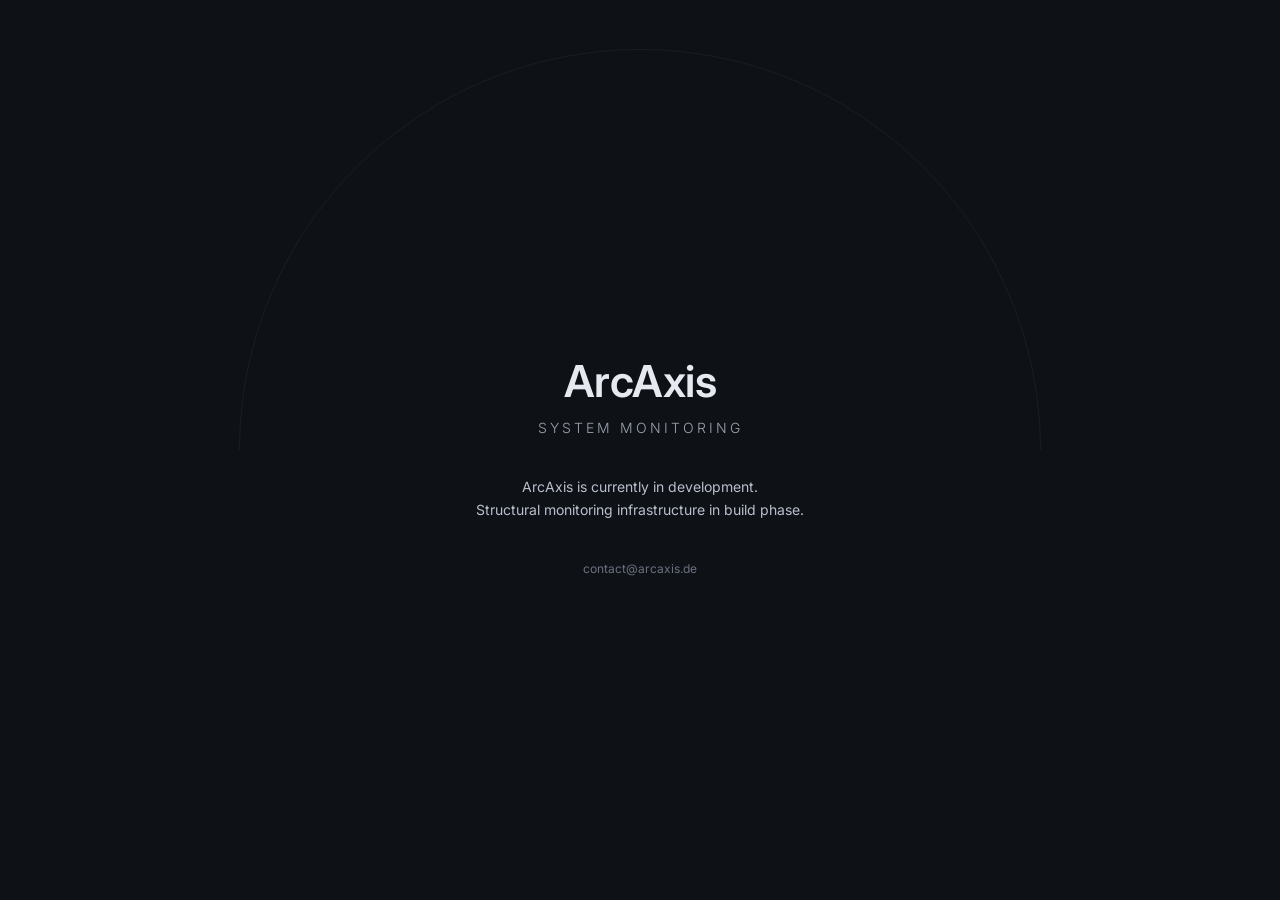
==== index.html @ 73c2d428 "Create index.html" ====
<!DOCTYPE html>
<html lang="en">
<head>
<meta charset="UTF-8">
<meta name="viewport" content="width=device-width, initial-scale=1.0">
<title>ArcAxis – System Monitoring</title>

<link href="https://fonts.googleapis.com/css2?family=Inter:wght@300;400;600&display=swap" rel="stylesheet">

<style>
  body {
    margin: 0;
    background: #0E1116;
    color: #E6EAF0;
    font-family: 'Inter', sans-serif;
    display: flex;
    align-items: center;
    justify-content: center;
    height: 100vh;
    text-align: center;
    overflow: hidden;
  }

  .arc {
    position: absolute;
    width: 800px;
    height: 800px;
    border: 1px solid rgba(255,255,255,0.05);
    border-radius: 50%;
    top: 50%;
    left: 50%;
    transform: translate(-50%, -50%);
    clip-path: inset(0 0 50% 0);
  }

  .container {
    position: relative;
    z-index: 2;
    max-width: 600px;
  }

  h1 {
    font-size: 44px;
    font-weight: 600;
    margin-bottom: 8px;
    letter-spacing: -0.5px;
  }

  h2 {
    font-size: 14px;
    font-weight: 300;
    letter-spacing: 3px;
    text-transform: uppercase;
    color: #9CA3AF;
    margin-bottom: 40px;
  }

  p {
    font-size: 14px;
    color: #B8C0CC;
    line-height: 1.6;
    margin-bottom: 40px;
  }

  .contact {
    font-size: 12px;
    color: #6B7280;
  }
</style>
</head>

<body>

<div class="arc"></div>

<div class="container">
  <h1>ArcAxis</h1>
  <h2>System Monitoring</h2>
  <p>
    ArcAxis is currently in development.<br>
    Structural monitoring infrastructure in build phase.
  </p>
  <div class="contact">
    contact@arcaxis.de
  </div>
</div>

</body>
</html>
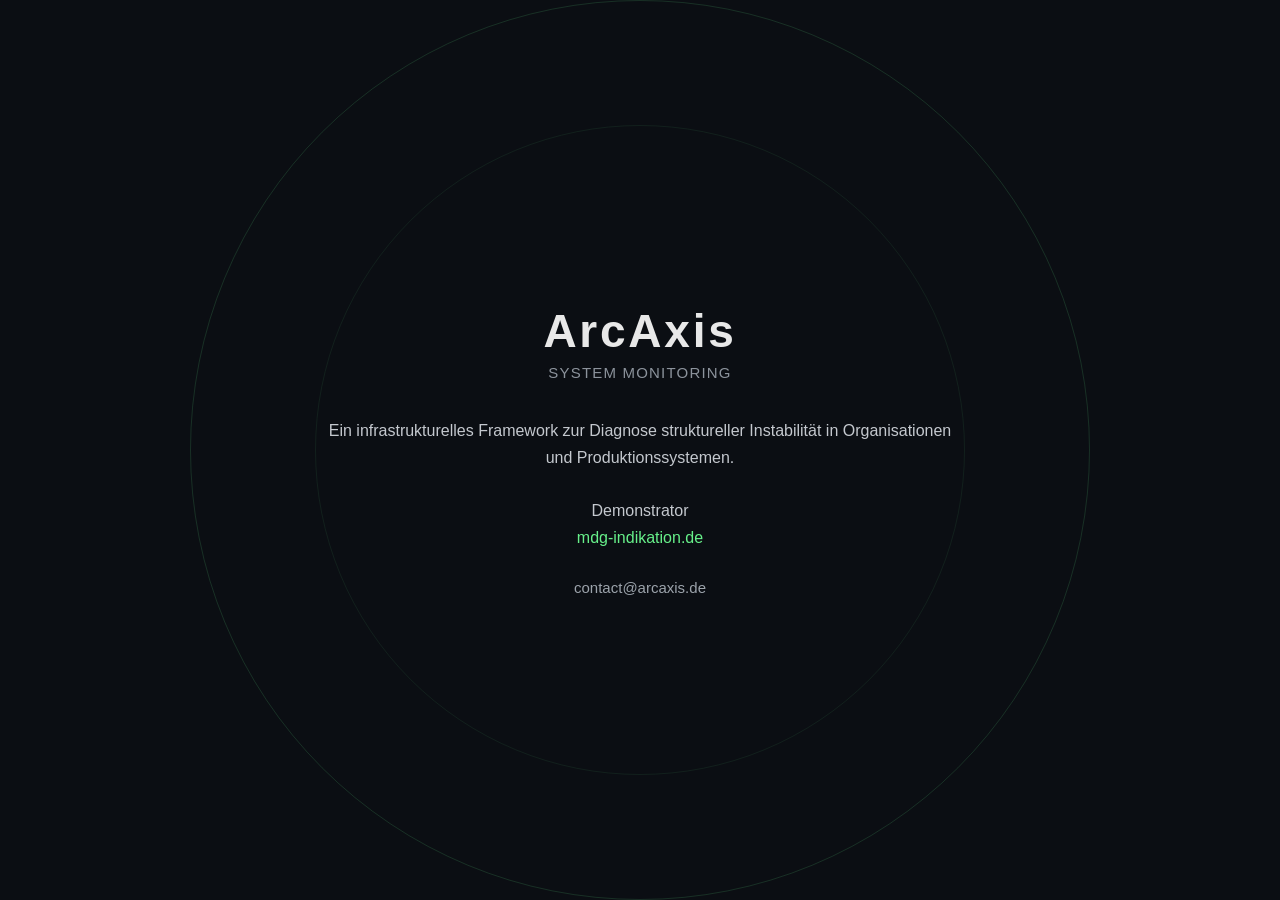
==== commit 5604ef51: "Update index.html" ====
--- a/index.html
+++ b/index.html
@@ -1,88 +1,143 @@
-<!DOCTYPE html>
-<html lang="en">
+<!doctype html>
+<html lang="de">
 <head>
-<meta charset="UTF-8">
-<meta name="viewport" content="width=device-width, initial-scale=1.0">
-<title>ArcAxis – System Monitoring</title>
 
-<link href="https://fonts.googleapis.com/css2?family=Inter:wght@300;400;600&display=swap" rel="stylesheet">
+<meta charset="utf-8">
+<meta name="viewport" content="width=device-width, initial-scale=1">
+
+<title>ArcAxis — System Monitoring</title>
+
+<meta name="description" content="ArcAxis entwickelt infrastrukturelle Systeme zur Diagnose struktureller Instabilität in Organisationen und Produktionssystemen.">
 
 <style>
-  body {
-    margin: 0;
-    background: #0E1116;
-    color: #E6EAF0;
-    font-family: 'Inter', sans-serif;
-    display: flex;
-    align-items: center;
-    justify-content: center;
-    height: 100vh;
-    text-align: center;
-    overflow: hidden;
-  }
 
-  .arc {
-    position: absolute;
-    width: 800px;
-    height: 800px;
-    border: 1px solid rgba(255,255,255,0.05);
-    border-radius: 50%;
-    top: 50%;
-    left: 50%;
-    transform: translate(-50%, -50%);
-    clip-path: inset(0 0 50% 0);
-  }
+*{
+box-sizing:border-box;
+margin:0;
+padding:0;
+}
 
-  .container {
-    position: relative;
-    z-index: 2;
-    max-width: 600px;
-  }
+body{
+background:#0b0e13;
+color:#e8e8e8;
+font-family:-apple-system,BlinkMacSystemFont,"Segoe UI",Roboto,Helvetica,Arial,sans-serif;
+height:100vh;
+display:flex;
+align-items:center;
+justify-content:center;
+overflow:hidden;
+}
 
-  h1 {
-    font-size: 44px;
-    font-weight: 600;
-    margin-bottom: 8px;
-    letter-spacing: -0.5px;
-  }
+.wrapper{
+text-align:center;
+max-width:720px;
+padding:40px;
+z-index:2;
+}
 
-  h2 {
-    font-size: 14px;
-    font-weight: 300;
-    letter-spacing: 3px;
-    text-transform: uppercase;
-    color: #9CA3AF;
-    margin-bottom: 40px;
-  }
+h1{
+font-size:46px;
+font-weight:600;
+letter-spacing:0.06em;
+margin-bottom:6px;
+}
 
-  p {
-    font-size: 14px;
-    color: #B8C0CC;
-    line-height: 1.6;
-    margin-bottom: 40px;
-  }
+.subtitle{
+color:#8c939c;
+font-size:15px;
+letter-spacing:0.08em;
+margin-bottom:36px;
+}
 
-  .contact {
-    font-size: 12px;
-    color: #6B7280;
-  }
+.text{
+color:#c4c8ce;
+line-height:1.7;
+margin-bottom:26px;
+font-size:16px;
+}
+
+a{
+color:#67f08a;
+text-decoration:none;
+}
+
+a:hover{
+text-decoration:underline;
+}
+
+.contact{
+margin-top:28px;
+font-size:15px;
+color:#9ca3ab;
+}
+
+/* Hintergrund Arc */
+
+.orbit{
+position:absolute;
+width:900px;
+height:900px;
+border-radius:50%;
+border:1px solid rgba(103,240,138,0.15);
+top:50%;
+left:50%;
+transform:translate(-50%,-50%);
+animation:rotate 120s linear infinite;
+}
+
+.orbit2{
+position:absolute;
+width:650px;
+height:650px;
+border-radius:50%;
+border:1px solid rgba(103,240,138,0.08);
+top:50%;
+left:50%;
+transform:translate(-50%,-50%);
+animation:rotateReverse 180s linear infinite;
+}
+
+@keyframes rotate{
+from{transform:translate(-50%,-50%) rotate(0deg);}
+to{transform:translate(-50%,-50%) rotate(360deg);}
+}
+
+@keyframes rotateReverse{
+from{transform:translate(-50%,-50%) rotate(360deg);}
+to{transform:translate(-50%,-50%) rotate(0deg);}
+}
+
 </style>
+
 </head>
 
 <body>
 
-<div class="arc"></div>
+<div class="orbit"></div>
+<div class="orbit2"></div>
 
-<div class="container">
-  <h1>ArcAxis</h1>
-  <h2>System Monitoring</h2>
-  <p>
-    ArcAxis is currently in development.<br>
-    Structural monitoring infrastructure in build phase.
-  </p>
-  <div class="contact">
-    contact@arcaxis.de
-  </div>
+<div class="wrapper">
+
+<h1>ArcAxis</h1>
+
+<div class="subtitle">
+SYSTEM MONITORING
+</div>
+
+<div class="text">
+Ein infrastrukturelles Framework zur Diagnose struktureller Instabilität
+in Organisationen und Produktionssystemen.
+</div>
+
+<div class="text">
+Demonstrator<br>
+<a href="https://mdg-indikation.de">mdg-indikation.de</a>
+</div>
+
+<div class="contact">
+contact@arcaxis.de
+</div>
+
 </div>
 
 </body>
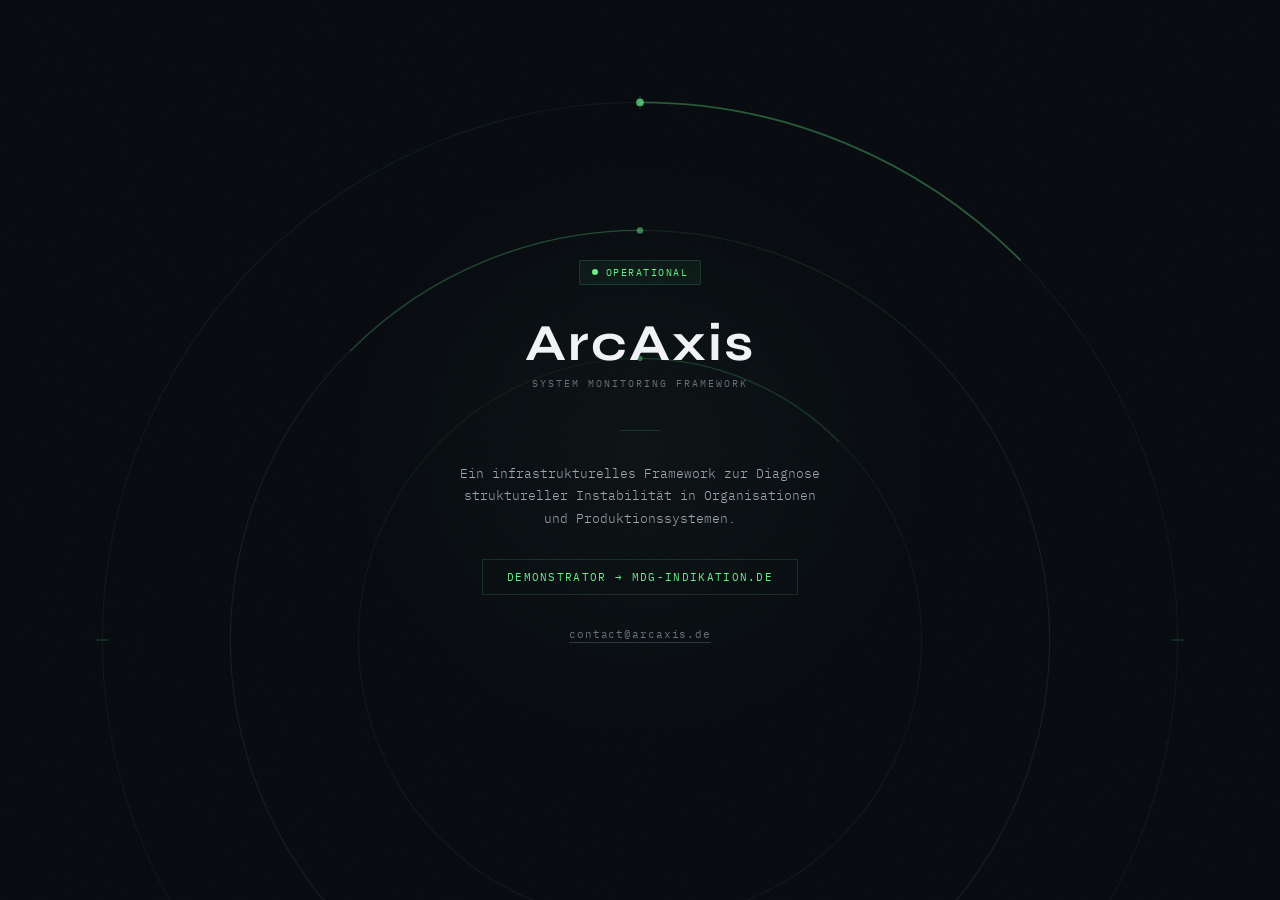
==== commit 4dacfdd6: "Update index.html" ====
--- a/index.html
+++ b/index.html
@@ -1,142 +1,270 @@
 <!doctype html>
 <html lang="de">
 <head>
-
 <meta charset="utf-8">
 <meta name="viewport" content="width=device-width, initial-scale=1">
-
 <title>ArcAxis — System Monitoring</title>
-
 <meta name="description" content="ArcAxis entwickelt infrastrukturelle Systeme zur Diagnose struktureller Instabilität in Organisationen und Produktionssystemen.">
-
+<link rel="preconnect" href="https://fonts.googleapis.com">
+<link href="https://fonts.googleapis.com/css2?family=IBM+Plex+Mono:wght@300;400;500&family=Syne:wght@400;600;700&display=swap" rel="stylesheet">
 <style>
-
-*{
-box-sizing:border-box;
-margin:0;
-padding:0;
+*{box-sizing:border-box;margin:0;padding:0;}
+
+:root{
+  --green:#67f08a;
+  --green-dim:rgba(103,240,138,0.15);
+  --green-faint:rgba(103,240,138,0.05);
+  --bg:#080b10;
+  --surface:rgba(255,255,255,0.03);
+  --text:#dde1e7;
+  --muted:#697077;
 }
 
 body{
-background:#0b0e13;
-color:#e8e8e8;
-font-family:-apple-system,BlinkMacSystemFont,"Segoe UI",Roboto,Helvetica,Arial,sans-serif;
-height:100vh;
-display:flex;
-align-items:center;
-justify-content:center;
-overflow:hidden;
-}
-
+  background:var(--bg);
+  color:var(--text);
+  font-family:'IBM Plex Mono',monospace;
+  height:100vh;
+  display:flex;
+  align-items:center;
+  justify-content:center;
+  overflow:hidden;
+}
+
+/* Noise overlay */
+body::before{
+  content:'';
+  position:fixed;
+  inset:0;
+  background-image:url("data:image/svg+xml,%3Csvg viewBox='0 0 256 256' xmlns='http://www.w3.org/2000/svg'%3E%3Cfilter id='noise'%3E%3CfeTurbulence type='fractalNoise' baseFrequency='0.9' numOctaves='4' stitchTiles='stitch'/%3E%3C/filter%3E%3Crect width='100%25' height='100%25' filter='url(%23noise)' opacity='0.04'/%3E%3C/svg%3E");
+  opacity:0.4;
+  pointer-events:none;
+  z-index:0;
+}
+
+/* Radial glow */
+body::after{
+  content:'';
+  position:fixed;
+  width:600px;height:600px;
+  background:radial-gradient(ellipse at center, rgba(103,240,138,0.04) 0%, transparent 70%);
+  top:50%;left:50%;
+  transform:translate(-50%,-50%);
+  pointer-events:none;
+  z-index:0;
+}
+
+/* SVG canvas */
+.bg-canvas{
+  position:fixed;
+  inset:0;
+  z-index:1;
+}
+
+/* Content */
 .wrapper{
-text-align:center;
-max-width:720px;
-padding:40px;
-z-index:2;
+  text-align:center;
+  max-width:680px;
+  padding:48px 40px;
+  z-index:2;
+  position:relative;
+}
+
+/* Staggered reveal */
+.wrapper > *{
+  opacity:0;
+  transform:translateY(16px);
+  animation:fadeUp 0.7s forwards;
+}
+.wrapper > *:nth-child(1){animation-delay:0.1s;}
+.wrapper > *:nth-child(2){animation-delay:0.25s;}
+.wrapper > *:nth-child(3){animation-delay:0.4s;}
+.wrapper > *:nth-child(4){animation-delay:0.55s;}
+.wrapper > *:nth-child(5){animation-delay:0.7s;}
+.wrapper > *:nth-child(6){animation-delay:0.85s;}
+
+@keyframes fadeUp{
+  to{opacity:1;transform:translateY(0);}
+}
+
+/* Status badge */
+.status{
+  display:inline-flex;
+  align-items:center;
+  gap:8px;
+  font-size:10px;
+  letter-spacing:0.15em;
+  color:var(--green);
+  background:var(--green-faint);
+  border:1px solid var(--green-dim);
+  padding:5px 12px;
+  border-radius:2px;
+  margin-bottom:32px;
+  text-transform:uppercase;
+}
+
+.status-dot{
+  width:6px;height:6px;
+  background:var(--green);
+  border-radius:50%;
+  animation:pulse 2s ease-in-out infinite;
+}
+
+@keyframes pulse{
+  0%,100%{opacity:1;box-shadow:0 0 0 0 rgba(103,240,138,0.4);}
+  50%{opacity:0.7;box-shadow:0 0 0 4px rgba(103,240,138,0);}
 }
 
 h1{
-font-size:46px;
-font-weight:600;
-letter-spacing:0.06em;
-margin-bottom:6px;
+  font-family:'Syne',sans-serif;
+  font-size:52px;
+  font-weight:700;
+  letter-spacing:0.04em;
+  line-height:1;
+  margin-bottom:8px;
+  color:#f0f2f5;
 }
 
 .subtitle{
-color:#8c939c;
-font-size:15px;
-letter-spacing:0.08em;
-margin-bottom:36px;
+  color:var(--muted);
+  font-size:10px;
+  letter-spacing:0.2em;
+  text-transform:uppercase;
+  margin-bottom:40px;
+}
+
+.divider{
+  width:40px;
+  height:1px;
+  background:var(--green-dim);
+  margin:0 auto 32px;
 }
 
 .text{
-color:#c4c8ce;
-line-height:1.7;
-margin-bottom:26px;
-font-size:16px;
-}
-
-a{
-color:#67f08a;
-text-decoration:none;
-}
-
-a:hover{
-text-decoration:underline;
+  color:#a0a8b0;
+  line-height:1.75;
+  margin-bottom:20px;
+  font-size:13px;
+  font-weight:300;
+}
+
+.demo-link{
+  display:inline-block;
+  margin-top:8px;
+  padding:10px 24px;
+  border:1px solid var(--green-dim);
+  color:var(--green);
+  text-decoration:none;
+  font-size:11px;
+  letter-spacing:0.12em;
+  text-transform:uppercase;
+  transition:background 0.2s, border-color 0.2s;
+}
+
+.demo-link:hover{
+  background:var(--green-faint);
+  border-color:rgba(103,240,138,0.35);
 }
 
 .contact{
-margin-top:28px;
-font-size:15px;
-color:#9ca3ab;
-}
-
-/* Hintergrund Arc */
-
-.orbit{
-position:absolute;
-width:900px;
-height:900px;
-border-radius:50%;
-border:1px solid rgba(103,240,138,0.15);
-top:50%;
-left:50%;
-transform:translate(-50%,-50%);
-animation:rotate 120s linear infinite;
-}
-
-.orbit2{
-position:absolute;
-width:650px;
-height:650px;
-border-radius:50%;
-border:1px solid rgba(103,240,138,0.08);
-top:50%;
-left:50%;
-transform:translate(-50%,-50%);
-animation:rotateReverse 180s linear infinite;
-}
-
-@keyframes rotate{
-from{transform:translate(-50%,-50%) rotate(0deg);}
-to{transform:translate(-50%,-50%) rotate(360deg);}
-}
-
-@keyframes rotateReverse{
-from{transform:translate(-50%,-50%) rotate(360deg);}
-to{transform:translate(-50%,-50%) rotate(0deg);}
-}
-
+  margin-top:32px;
+  font-size:11px;
+  color:var(--muted);
+  letter-spacing:0.08em;
+}
+
+.contact a{
+  color:var(--muted);
+  text-decoration:none;
+  border-bottom:1px solid rgba(105,112,119,0.4);
+  padding-bottom:1px;
+  transition:color 0.2s, border-color 0.2s;
+}
+
+.contact a:hover{
+  color:var(--text);
+  border-color:var(--text);
+}
 </style>
-
 </head>
 
 <body>
 
-<div class="orbit"></div>
-<div class="orbit2"></div>
+<!-- Animated arc system -->
+<svg class="bg-canvas" viewBox="0 0 1000 1000" preserveAspectRatio="xMidYMid slice">
+  <defs>
+    <radialGradient id="arcGlow" cx="50%" cy="50%" r="50%">
+      <stop offset="0%" stop-color="#67f08a" stop-opacity="0.12"/>
+      <stop offset="100%" stop-color="#67f08a" stop-opacity="0"/>
+    </radialGradient>
+  </defs>
+
+  <!-- Outer ring -->
+  <g transform="translate(500,500)">
+    <circle r="420" fill="none" stroke="rgba(103,240,138,0.06)" stroke-width="1"/>
+    <circle r="320" fill="none" stroke="rgba(103,240,138,0.09)" stroke-width="1"/>
+    <circle r="220" fill="none" stroke="rgba(103,240,138,0.06)" stroke-width="1"/>
+
+    <!-- Rotating arc 1 -->
+    <g style="animation:rotA 90s linear infinite;transform-origin:0 0">
+      <path d="M0,-420 A420,420 0 0,1 297,-297" fill="none" stroke="rgba(103,240,138,0.3)" stroke-width="1.5" stroke-linecap="round"/>
+      <circle cx="0" cy="-420" r="3" fill="#67f08a" opacity="0.7"/>
+    </g>
+
+    <!-- Rotating arc 2 (reverse) -->
+    <g style="animation:rotB 140s linear infinite;transform-origin:0 0">
+      <path d="M0,-320 A320,320 0 0,0 -226,-226" fill="none" stroke="rgba(103,240,138,0.2)" stroke-width="1" stroke-linecap="round"/>
+      <circle cx="0" cy="-320" r="2.5" fill="#67f08a" opacity="0.5"/>
+    </g>
+
+    <!-- Rotating arc 3 -->
+    <g style="animation:rotC 200s linear infinite;transform-origin:0 0">
+      <path d="M0,-220 A220,220 0 0,1 155,-155" fill="none" stroke="rgba(103,240,138,0.15)" stroke-width="1" stroke-linecap="round"/>
+      <circle cx="0" cy="-220" r="2" fill="#67f08a" opacity="0.4"/>
+    </g>
+
+    <!-- Static tick marks -->
+    <g stroke="rgba(103,240,138,0.2)" stroke-width="1">
+      <line x1="0" y1="-415" x2="0" y2="-425"/>
+      <line x1="415" y1="0" x2="425" y2="0"/>
+      <line x1="0" y1="415" x2="0" y2="425"/>
+      <line x1="-415" y1="0" x2="-425" y2="0"/>
+    </g>
+  </g>
+</svg>
+
+<style>
+@keyframes rotA{from{transform:rotate(0deg);}to{transform:rotate(360deg);}}
+@keyframes rotB{from{transform:rotate(360deg);}to{transform:rotate(0deg);}}
+@keyframes rotC{from{transform:rotate(0deg);}to{transform:rotate(360deg);}}
+</style>
 
 <div class="wrapper">
 
-<h1>ArcAxis</h1>
-
-<div class="subtitle">
-SYSTEM MONITORING
-</div>
-
-<div class="text">
-Ein infrastrukturelles Framework zur Diagnose struktureller Instabilität
-in Organisationen und Produktionssystemen.
-</div>
-
-<div class="text">
-Demonstrator<br>
-<a href="https://mdg-indikation.de">mdg-indikation.de</a>
-</div>
-
-<div class="contact">
-contact@arcaxis.de
-</div>
+  <div class="status">
+    <span class="status-dot"></span>
+    Operational
+  </div>
+
+  <h1>ArcAxis</h1>
+
+  <div class="subtitle">System Monitoring Framework</div>
+
+  <div class="divider"></div>
+
+  <div class="text">
+    Ein infrastrukturelles Framework zur Diagnose<br>
+    struktureller Instabilität in Organisationen<br>
+    und Produktionssystemen.
+  </div>
+
+  <a class="demo-link" href="https://mdg-indikation.de" target="_blank" rel="noopener">
+    Demonstrator → mdg-indikation.de
+  </a>
+
+  <div class="contact">
+    <a href="mailto:contact@arcaxis.de">contact@arcaxis.de</a>
+  </div>
 
 </div>
 
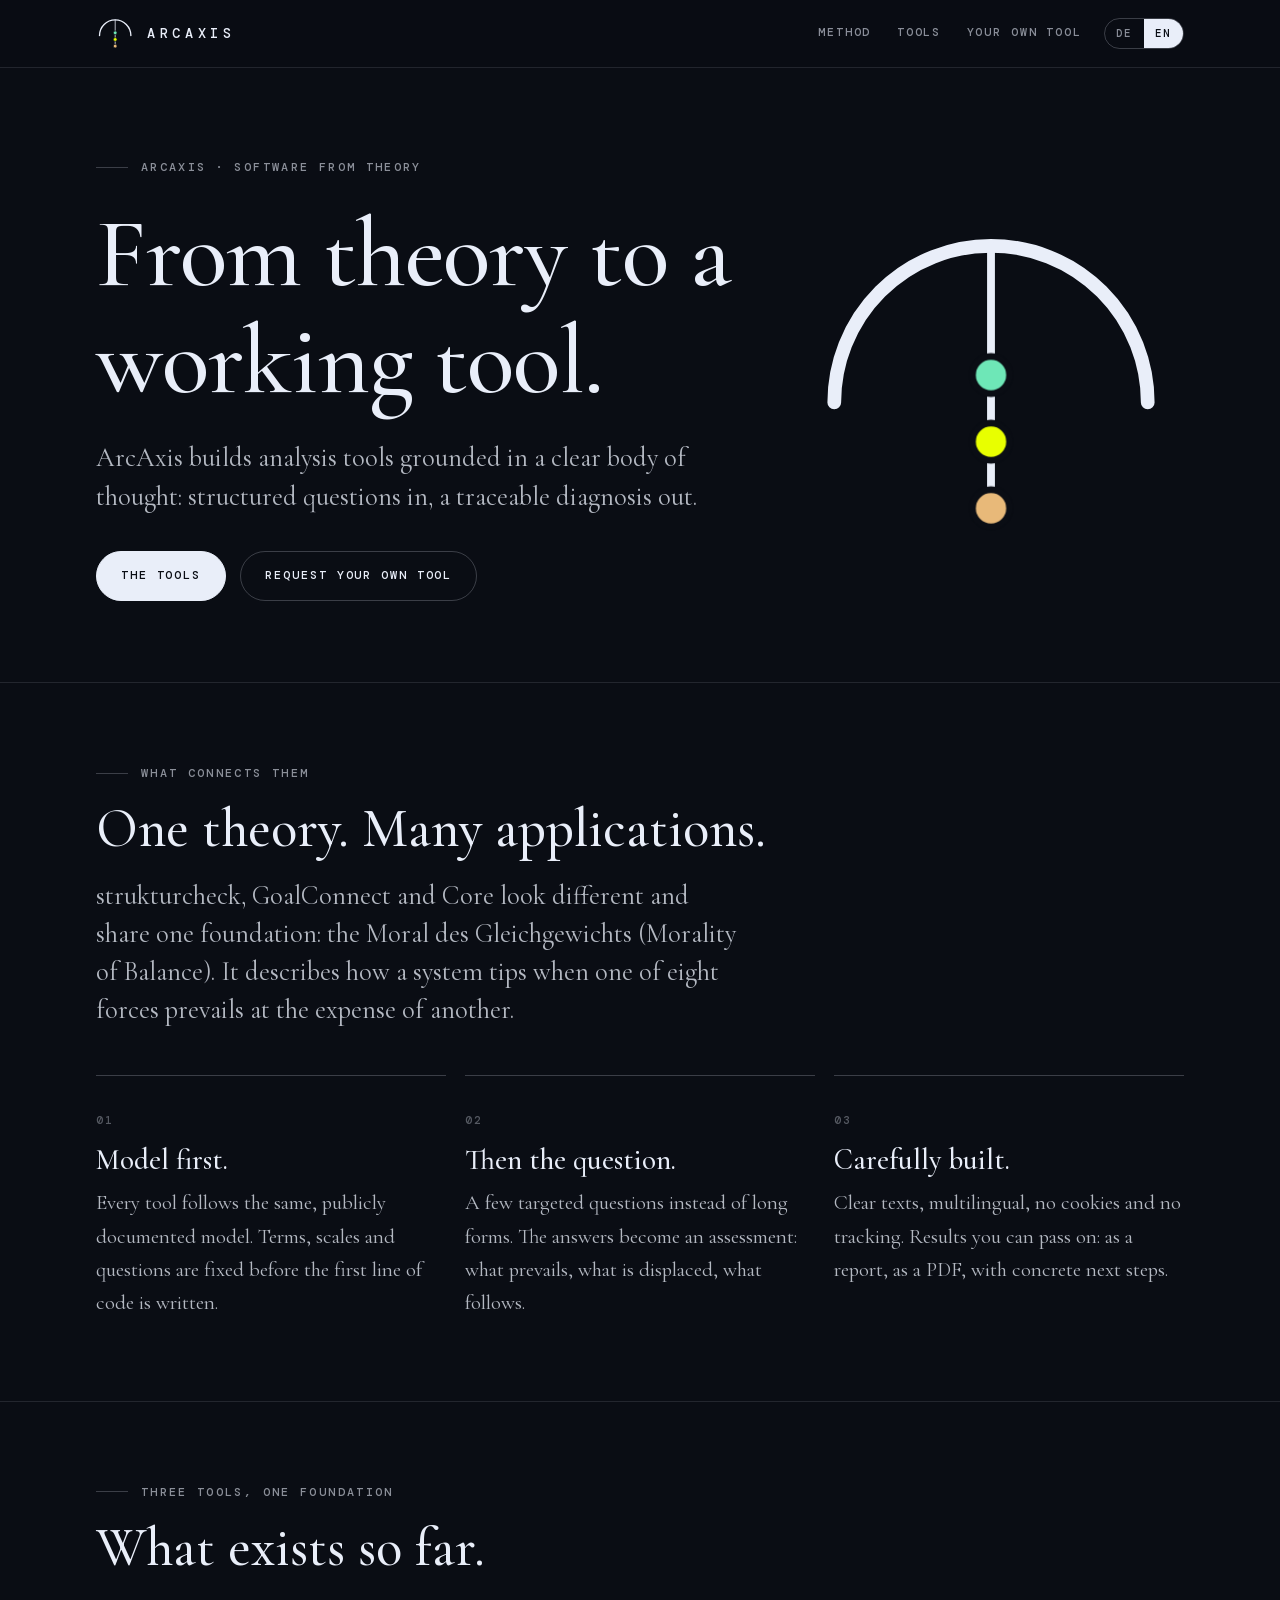
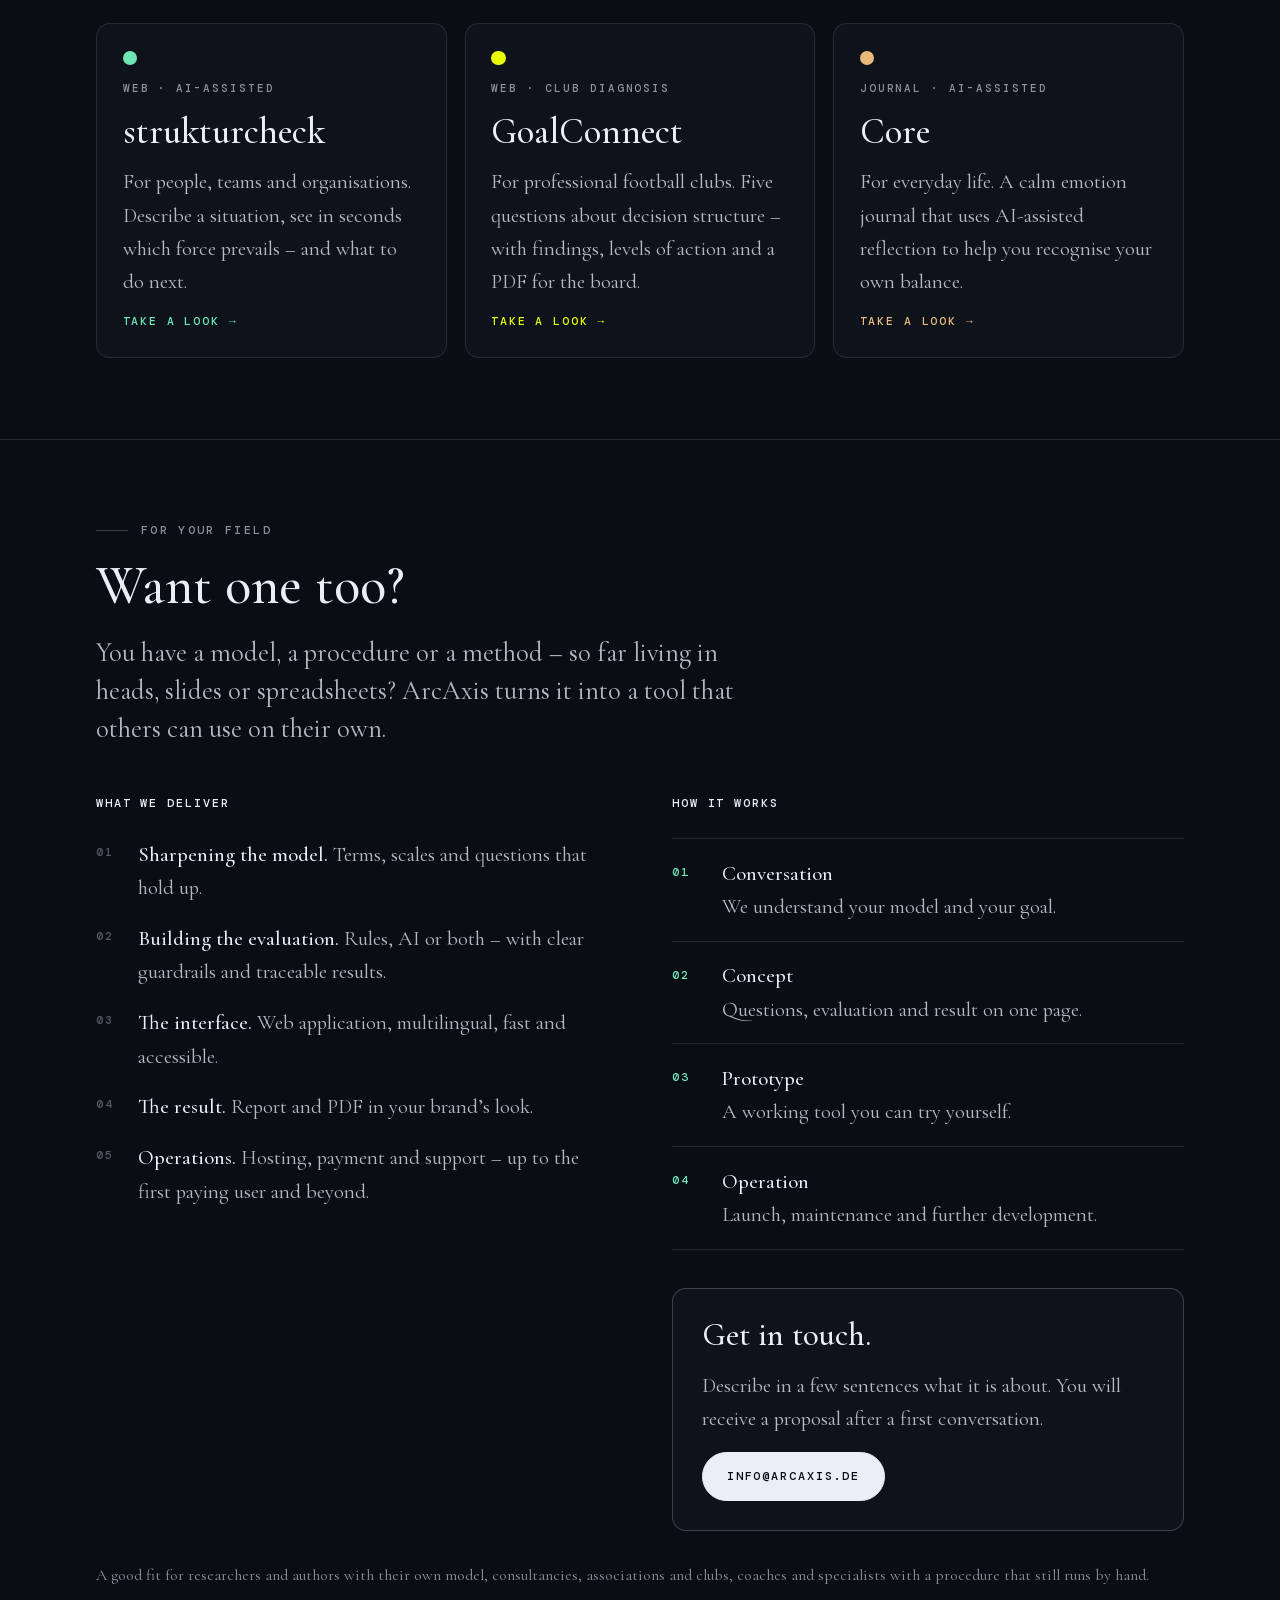
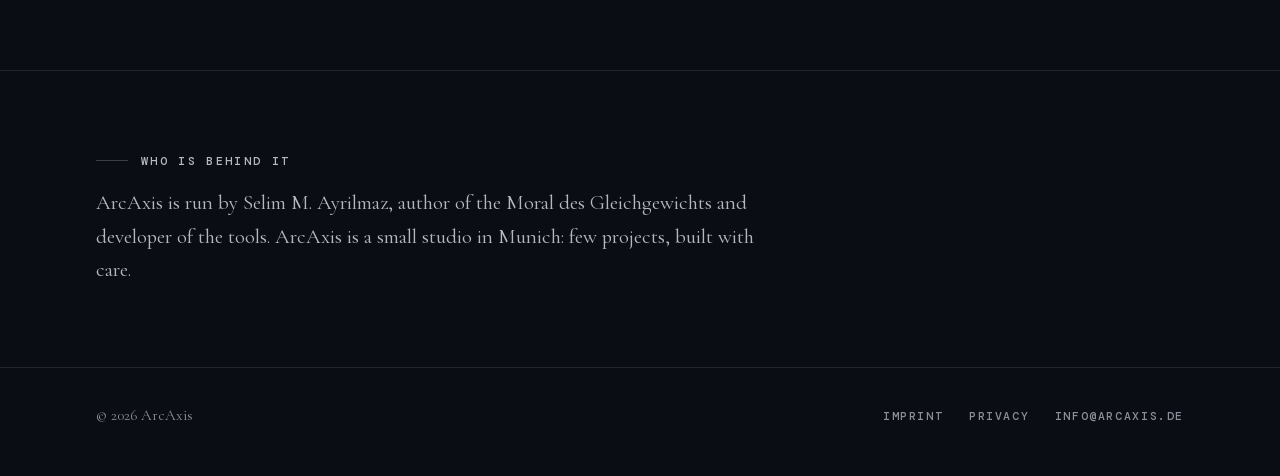
==== commit 67dbcde4: "Neue ArcAxis-Seite: theoriebasierte Analysewerkzeuge (Preview) Co-Authored-By: Claude Sonnet 5.5 <no" ====
--- a/index.html
+++ b/index.html
@@ -3,270 +3,115 @@
 <head>
 <meta charset="utf-8">
 <meta name="viewport" content="width=device-width, initial-scale=1">
-<title>ArcAxis — System Monitoring</title>
-<meta name="description" content="ArcAxis entwickelt infrastrukturelle Systeme zur Diagnose struktureller Instabilität in Organisationen und Produktionssystemen.">
-<link rel="preconnect" href="https://fonts.googleapis.com">
-<link href="https://fonts.googleapis.com/css2?family=IBM+Plex+Mono:wght@300;400;500&family=Syne:wght@400;600;700&display=swap" rel="stylesheet">
-<style>
-*{box-sizing:border-box;margin:0;padding:0;}
+<title>ArcAxis – Analysewerkzeuge aus Theorie</title>
+<meta name="description" content="ArcAxis entwickelt theoriebasierte Analysewerkzeuge: strukturcheck, GoalConnect und Core. Sie wollen auch eins? Sprechen Sie uns an.">
+<link rel="canonical" href="https://arcaxis.de/">
+<meta property="og:title" content="ArcAxis – Analysewerkzeuge aus Theorie">
+<meta property="og:description" content="Aus Theorie wird ein Werkzeug: strukturcheck, GoalConnect, Core – und vielleicht bald Ihres.">
+<meta property="og:type" content="website">
+<meta property="og:url" content="https://arcaxis.de/">
+<meta property="og:image" content="https://arcaxis.de/og-image.png">
+<meta name="theme-color" content="#0a0d14">
+<link rel="icon" type="image/svg+xml" href="/assets/favicon.svg">
+<link rel="preload" href="/assets/fonts/cormorant-garamond-normal-latin-e99b45.woff2" as="font" type="font/woff2" crossorigin>
+<link rel="stylesheet" href="/assets/fonts/fonts.css">
+<link rel="stylesheet" href="/assets/arcaxis.css">
+</head>
+<body>
+<a class="skip" href="#main" data-i18n="skip">Zum Inhalt springen</a>
+<header class="hdr"><div class="wrap hdr__in">
+  <a class="brand" href="/" aria-label="ArcAxis"><svg xmlns="http://www.w3.org/2000/svg" viewBox="60 70 392 392" role="img" aria-label="ArcAxis">   <path d="M96 290 A160 160 0 0 1 416 290" fill="none" stroke="#e9eef9" stroke-width="14" stroke-linecap="round"/>   <line x1="256" y1="130" x2="256" y2="398" stroke="#e9eef9" stroke-width="8" stroke-linecap="round"/>   <circle cx="256" cy="262" r="19" fill="#6ee7b7" stroke="#0a0d14" stroke-width="7"/>   <circle cx="256" cy="330" r="19" fill="#e8ff00" stroke="#0a0d14" stroke-width="7"/>   <circle cx="256" cy="398" r="19" fill="#e8b979" stroke="#0a0d14" stroke-width="7"/> </svg> <span>ArcAxis</span></a>
+  <nav class="nav" aria-label="Navigation">
+    <a href="#methode" data-i18n="nav.m">Methode</a>
+    <a href="#werkzeuge" data-i18n="nav.w">Werkzeuge</a>
+    <a href="#anfrage" data-i18n="nav.a">Eigenes Werkzeug</a>
+  </nav>
+  <div class="lang" role="group" aria-label="Sprache / Language"><button type="button" data-lang="de" aria-pressed="true">DE</button><button type="button" data-lang="en" aria-pressed="false">EN</button></div>
+</div></header>
 
-:root{
-  --green:#67f08a;
-  --green-dim:rgba(103,240,138,0.15);
-  --green-faint:rgba(103,240,138,0.05);
-  --bg:#080b10;
-  --surface:rgba(255,255,255,0.03);
-  --text:#dde1e7;
-  --muted:#697077;
-}
+<main id="main">
+  <section class="hero"><div class="wrap hero__grid">
+    <div>
+      <p class="eyebrow" data-i18n="hero.e">ArcAxis · Software aus Theorie</p>
+      <h1 data-i18n="hero.h">Aus Theorie wird ein Werkzeug.</h1>
+      <p class="lead" data-i18n="hero.l">ArcAxis entwickelt Analysewerkzeuge, die auf einem klaren Gedankengebäude beruhen: strukturierte Fragen hinein, eine nachvollziehbare Diagnose heraus.</p>
+      <div class="cta"><a class="btn btn--primary" href="#werkzeuge" data-i18n="hero.c1">Die Werkzeuge</a><a class="btn" href="#anfrage" data-i18n="hero.c2">Eigenes Werkzeug anfragen</a></div>
+    </div>
+    <div class="mark-lg" aria-hidden="true"><svg xmlns="http://www.w3.org/2000/svg" viewBox="60 70 392 392" role="img" aria-label="ArcAxis">   <path d="M96 290 A160 160 0 0 1 416 290" fill="none" stroke="#e9eef9" stroke-width="14" stroke-linecap="round"/>   <line x1="256" y1="130" x2="256" y2="398" stroke="#e9eef9" stroke-width="8" stroke-linecap="round"/>   <circle cx="256" cy="262" r="19" fill="#6ee7b7" stroke="#0a0d14" stroke-width="7"/>   <circle cx="256" cy="330" r="19" fill="#e8ff00" stroke="#0a0d14" stroke-width="7"/>   <circle cx="256" cy="398" r="19" fill="#e8b979" stroke="#0a0d14" stroke-width="7"/> </svg> </div>
+  </div></section>
 
-body{
-  background:var(--bg);
-  color:var(--text);
-  font-family:'IBM Plex Mono',monospace;
-  height:100vh;
-  display:flex;
-  align-items:center;
-  justify-content:center;
-  overflow:hidden;
-}
+  <section class="section" id="methode"><div class="wrap">
+    <div class="section__head narrow">
+      <p class="eyebrow" data-i18n="m.e">Was alle verbindet</p>
+      <h2 data-i18n="m.h">Eine Theorie. Viele Anwendungen.</h2>
+      <p class="lead" data-i18n="m.l">strukturcheck, GoalConnect und Core sehen verschieden aus und haben dasselbe Fundament: die Moral des Gleichgewichts. Sie beschreibt, wie ein System kippt, wenn eine von acht Kräften auf Kosten einer anderen überwiegt.</p>
+    </div>
+    <div class="principles">
+      <div class="pr"><span class="pr__n">01</span><h3 data-i18n="p1.h">Erst das Modell.</h3><p data-i18n="p1.p">Jedes Werkzeug folgt demselben, öffentlich dokumentierten Modell. Begriffe, Skalen und Fragen stehen fest, bevor die erste Zeile Code entsteht.</p></div>
+      <div class="pr"><span class="pr__n">02</span><h3 data-i18n="p2.h">Dann die Frage.</h3><p data-i18n="p2.p">Wenige, gezielte Fragen statt langer Formulare. Aus den Antworten entsteht eine Einschätzung: Was überwiegt, was wird verdrängt, was folgt daraus.</p></div>
+      <div class="pr"><span class="pr__n">03</span><h3 data-i18n="p3.h">Sorgfältig gebaut.</h3><p data-i18n="p3.p">Klare Texte, mehrsprachig, ohne Cookies und Tracking. Ergebnisse, die sich weitergeben lassen: als Report, als PDF, mit konkreten nächsten Schritten.</p></div>
+    </div>
+  </div></section>
 
-/* Noise overlay */
-body::before{
-  content:'';
-  position:fixed;
-  inset:0;
-  background-image:url("data:image/svg+xml,%3Csvg viewBox='0 0 256 256' xmlns='http://www.w3.org/2000/svg'%3E%3Cfilter id='noise'%3E%3CfeTurbulence type='fractalNoise' baseFrequency='0.9' numOctaves='4' stitchTiles='stitch'/%3E%3C/filter%3E%3Crect width='100%25' height='100%25' filter='url(%23noise)' opacity='0.04'/%3E%3C/svg%3E");
-  opacity:0.4;
-  pointer-events:none;
-  z-index:0;
-}
+  <section class="section" id="werkzeuge"><div class="wrap">
+    <div class="section__head narrow">
+      <p class="eyebrow" data-i18n="w.e">Drei Werkzeuge, ein Fundament</p>
+      <h2 data-i18n="w.h">Was bisher entstanden ist.</h2>
+    </div>
+    <div class="cards">
+      <a class="card c-mint" href="https://strukturcheck.de" target="_blank" rel="noopener"><span class="card__dot"></span><span class="card__tag" data-i18n="w1.t">Web · KI-gestützt</span><h3>strukturcheck</h3><p data-i18n="w1.p">Für Menschen, Teams und Organisationen. Eine Situation beschreiben, in Sekunden sehen, welche Kraft überwiegt – und was als Nächstes dran ist.</p><span class="card__go" data-i18n="w.go">Ansehen →</span></a>
+      <a class="card c-lime" href="https://goalconnect-solutions.com" target="_blank" rel="noopener"><span class="card__dot"></span><span class="card__tag" data-i18n="w2.t">Web · Vereinsdiagnose</span><h3>GoalConnect</h3><p data-i18n="w2.p">Für Profifußballvereine. Fünf Fragen zur Entscheidungsstruktur – mit Befund, Handlungsebenen und einem PDF für den Vorstand.</p><span class="card__go" data-i18n="w.go">Ansehen →</span></a>
+      <a class="card c-amber" href="https://trycore.app" target="_blank" rel="noopener"><span class="card__dot"></span><span class="card__tag" data-i18n="w3.t">Journal · KI-gestützt</span><h3>Core</h3><p data-i18n="w3.p">Für den Alltag. Ein ruhiges Emotions-Journal, das mit KI-gestützter Reflexion hilft, das eigene Gleichgewicht zu erkennen.</p><span class="card__go" data-i18n="w.go">Ansehen →</span></a>
+    </div>
+  </div></section>
 
-/* Radial glow */
-body::after{
-  content:'';
-  position:fixed;
-  width:600px;height:600px;
-  background:radial-gradient(ellipse at center, rgba(103,240,138,0.04) 0%, transparent 70%);
-  top:50%;left:50%;
-  transform:translate(-50%,-50%);
-  pointer-events:none;
-  z-index:0;
-}
+  <section class="section" id="anfrage"><div class="wrap">
+    <div class="section__head narrow">
+      <p class="eyebrow" data-i18n="a.e">Für Ihr Fachgebiet</p>
+      <h2 data-i18n="a.h">Sie wollen auch eins?</h2>
+      <p class="lead" data-i18n="a.l">Sie haben ein Modell, ein Verfahren oder eine Methode – bisher in Köpfen, Folien oder Tabellen? ArcAxis macht daraus ein Werkzeug, das andere selbst bedienen können.</p>
+    </div>
+    <div class="offer">
+      <div>
+        <p class="mono" data-i18n="a.d">Was wir liefern</p>
+        <ul class="list">
+          <li><span class="no">01</span><span><b data-i18n="d1.b">Das Modell schärfen.</b> <span data-i18n="d1.t">Begriffe, Skalen und Fragen, die tragen.</span></span></li>
+          <li><span class="no">02</span><span><b data-i18n="d2.b">Die Auswertung bauen.</b> <span data-i18n="d2.t">Regeln, KI oder beides – mit klaren Leitplanken und nachvollziehbaren Ergebnissen.</span></span></li>
+          <li><span class="no">03</span><span><b data-i18n="d3.b">Die Oberfläche.</b> <span data-i18n="d3.t">Web-Anwendung, mehrsprachig, schnell und zugänglich.</span></span></li>
+          <li><span class="no">04</span><span><b data-i18n="d4.b">Das Ergebnis.</b> <span data-i18n="d4.t">Report und PDF im Erscheinungsbild Ihrer Marke.</span></span></li>
+          <li><span class="no">05</span><span><b data-i18n="d5.b">Den Betrieb.</b> <span data-i18n="d5.t">Hosting, Bezahlung und Support – bis zum ersten zahlenden Nutzer und darüber hinaus.</span></span></li>
+        </ul>
+      </div>
+      <div>
+        <p class="mono" data-i18n="s.d">So läuft es</p>
+        <ol class="steps">
+          <li><div><b data-i18n="s1.b">Gespräch</b><span data-i18n="s1.t">Wir verstehen Ihr Modell und Ihr Ziel.</span></div></li>
+          <li><div><b data-i18n="s2.b">Konzept</b><span data-i18n="s2.t">Fragen, Auswertung und Ergebnis auf einer Seite.</span></div></li>
+          <li><div><b data-i18n="s3.b">Prototyp</b><span data-i18n="s3.t">Ein lauffähiges Werkzeug, das Sie selbst ausprobieren.</span></div></li>
+          <li><div><b data-i18n="s4.b">Betrieb</b><span data-i18n="s4.t">Veröffentlichung, Pflege und Weiterentwicklung.</span></div></li>
+        </ol>
+        <div class="ask">
+          <h3 data-i18n="ask.h">Sprechen Sie uns an.</h3>
+          <p data-i18n="ask.p">Schildern Sie in wenigen Sätzen, worum es geht. Ein Angebot erhalten Sie nach einem ersten Gespräch.</p>
+          <p><a class="btn btn--primary" href="mailto:info@arcaxis.de?subject=Anfrage%20Analysewerkzeug">info@arcaxis.de</a></p>
+        </div>
+      </div>
+    </div>
+    <p class="fit" data-i18n="fit">Passt zu Forschenden und Autor:innen mit eigenem Modell, zu Beratungen, Verbänden und Vereinen, zu Coaches und Fachleuten mit einem Verfahren, das bisher von Hand läuft.</p>
+  </div></section>
 
-/* SVG canvas */
-.bg-canvas{
-  position:fixed;
-  inset:0;
-  z-index:1;
-}
+  <section class="section"><div class="wrap">
+    <div class="about">
+      <p class="eyebrow" data-i18n="ab.e">Wer dahintersteht</p>
+      <p data-i18n="ab.p">Hinter ArcAxis steht Selim M. Ayrilmaz, Autor der Moral des Gleichgewichts und Entwickler der Werkzeuge. ArcAxis ist ein kleines Studio in München: wenige Projekte, dafür mit Sorgfalt.</p>
+    </div>
+  </div></section>
+</main>
 
-/* Content */
-.wrapper{
-  text-align:center;
-  max-width:680px;
-  padding:48px 40px;
-  z-index:2;
-  position:relative;
-}
-
-/* Staggered reveal */
-.wrapper > *{
-  opacity:0;
-  transform:translateY(16px);
-  animation:fadeUp 0.7s forwards;
-}
-.wrapper > *:nth-child(1){animation-delay:0.1s;}
-.wrapper > *:nth-child(2){animation-delay:0.25s;}
-.wrapper > *:nth-child(3){animation-delay:0.4s;}
-.wrapper > *:nth-child(4){animation-delay:0.55s;}
-.wrapper > *:nth-child(5){animation-delay:0.7s;}
-.wrapper > *:nth-child(6){animation-delay:0.85s;}
-
-@keyframes fadeUp{
-  to{opacity:1;transform:translateY(0);}
-}
-
-/* Status badge */
-.status{
-  display:inline-flex;
-  align-items:center;
-  gap:8px;
-  font-size:10px;
-  letter-spacing:0.15em;
-  color:var(--green);
-  background:var(--green-faint);
-  border:1px solid var(--green-dim);
-  padding:5px 12px;
-  border-radius:2px;
-  margin-bottom:32px;
-  text-transform:uppercase;
-}
-
-.status-dot{
-  width:6px;height:6px;
-  background:var(--green);
-  border-radius:50%;
-  animation:pulse 2s ease-in-out infinite;
-}
-
-@keyframes pulse{
-  0%,100%{opacity:1;box-shadow:0 0 0 0 rgba(103,240,138,0.4);}
-  50%{opacity:0.7;box-shadow:0 0 0 4px rgba(103,240,138,0);}
-}
-
-h1{
-  font-family:'Syne',sans-serif;
-  font-size:52px;
-  font-weight:700;
-  letter-spacing:0.04em;
-  line-height:1;
-  margin-bottom:8px;
-  color:#f0f2f5;
-}
-
-.subtitle{
-  color:var(--muted);
-  font-size:10px;
-  letter-spacing:0.2em;
-  text-transform:uppercase;
-  margin-bottom:40px;
-}
-
-.divider{
-  width:40px;
-  height:1px;
-  background:var(--green-dim);
-  margin:0 auto 32px;
-}
-
-.text{
-  color:#a0a8b0;
-  line-height:1.75;
-  margin-bottom:20px;
-  font-size:13px;
-  font-weight:300;
-}
-
-.demo-link{
-  display:inline-block;
-  margin-top:8px;
-  padding:10px 24px;
-  border:1px solid var(--green-dim);
-  color:var(--green);
-  text-decoration:none;
-  font-size:11px;
-  letter-spacing:0.12em;
-  text-transform:uppercase;
-  transition:background 0.2s, border-color 0.2s;
-}
-
-.demo-link:hover{
-  background:var(--green-faint);
-  border-color:rgba(103,240,138,0.35);
-}
-
-.contact{
-  margin-top:32px;
-  font-size:11px;
-  color:var(--muted);
-  letter-spacing:0.08em;
-}
-
-.contact a{
-  color:var(--muted);
-  text-decoration:none;
-  border-bottom:1px solid rgba(105,112,119,0.4);
-  padding-bottom:1px;
-  transition:color 0.2s, border-color 0.2s;
-}
-
-.contact a:hover{
-  color:var(--text);
-  border-color:var(--text);
-}
-</style>
-</head>
-
-<body>
-
-<!-- Animated arc system -->
-<svg class="bg-canvas" viewBox="0 0 1000 1000" preserveAspectRatio="xMidYMid slice">
-  <defs>
-    <radialGradient id="arcGlow" cx="50%" cy="50%" r="50%">
-      <stop offset="0%" stop-color="#67f08a" stop-opacity="0.12"/>
-      <stop offset="100%" stop-color="#67f08a" stop-opacity="0"/>
-    </radialGradient>
-  </defs>
-
-  <!-- Outer ring -->
-  <g transform="translate(500,500)">
-    <circle r="420" fill="none" stroke="rgba(103,240,138,0.06)" stroke-width="1"/>
-    <circle r="320" fill="none" stroke="rgba(103,240,138,0.09)" stroke-width="1"/>
-    <circle r="220" fill="none" stroke="rgba(103,240,138,0.06)" stroke-width="1"/>
-
-    <!-- Rotating arc 1 -->
-    <g style="animation:rotA 90s linear infinite;transform-origin:0 0">
-      <path d="M0,-420 A420,420 0 0,1 297,-297" fill="none" stroke="rgba(103,240,138,0.3)" stroke-width="1.5" stroke-linecap="round"/>
-      <circle cx="0" cy="-420" r="3" fill="#67f08a" opacity="0.7"/>
-    </g>
-
-    <!-- Rotating arc 2 (reverse) -->
-    <g style="animation:rotB 140s linear infinite;transform-origin:0 0">
-      <path d="M0,-320 A320,320 0 0,0 -226,-226" fill="none" stroke="rgba(103,240,138,0.2)" stroke-width="1" stroke-linecap="round"/>
-      <circle cx="0" cy="-320" r="2.5" fill="#67f08a" opacity="0.5"/>
-    </g>
-
-    <!-- Rotating arc 3 -->
-    <g style="animation:rotC 200s linear infinite;transform-origin:0 0">
-      <path d="M0,-220 A220,220 0 0,1 155,-155" fill="none" stroke="rgba(103,240,138,0.15)" stroke-width="1" stroke-linecap="round"/>
-      <circle cx="0" cy="-220" r="2" fill="#67f08a" opacity="0.4"/>
-    </g>
-
-    <!-- Static tick marks -->
-    <g stroke="rgba(103,240,138,0.2)" stroke-width="1">
-      <line x1="0" y1="-415" x2="0" y2="-425"/>
-      <line x1="415" y1="0" x2="425" y2="0"/>
-      <line x1="0" y1="415" x2="0" y2="425"/>
-      <line x1="-415" y1="0" x2="-425" y2="0"/>
-    </g>
-  </g>
-</svg>
-
-<style>
-@keyframes rotA{from{transform:rotate(0deg);}to{transform:rotate(360deg);}}
-@keyframes rotB{from{transform:rotate(360deg);}to{transform:rotate(0deg);}}
-@keyframes rotC{from{transform:rotate(0deg);}to{transform:rotate(360deg);}}
-</style>
-
-<div class="wrapper">
-
-  <div class="status">
-    <span class="status-dot"></span>
-    Operational
-  </div>
-
-  <h1>ArcAxis</h1>
-
-  <div class="subtitle">System Monitoring Framework</div>
-
-  <div class="divider"></div>
-
-  <div class="text">
-    Ein infrastrukturelles Framework zur Diagnose<br>
-    struktureller Instabilität in Organisationen<br>
-    und Produktionssystemen.
-  </div>
-
-  <a class="demo-link" href="https://mdg-indikation.de" target="_blank" rel="noopener">
-    Demonstrator → mdg-indikation.de
-  </a>
-
-  <div class="contact">
-    <a href="mailto:contact@arcaxis.de">contact@arcaxis.de</a>
-  </div>
-
-</div>
-
+<footer class="ftr"><div class="wrap ftr__in">
+  <small>© 2026 ArcAxis</small>
+  <nav aria-label="Rechtliches"><a href="/impressum" data-i18n="f.i">Impressum</a><a href="/datenschutz" data-i18n="f.p">Datenschutz</a><a href="mailto:info@arcaxis.de">info@arcaxis.de</a></nav>
+</div></footer>
+<script src="/assets/arcaxis.js"></script>
 </body>
 </html>
--- a/assets/fonts/fonts.css
+++ b/assets/fonts/fonts.css
@@ -0,0 +1,4 @@
+/* self-hosted: Cormorant Garamond + DM Mono (SIL OFL), Latin */
+@font-face{font-family:'Cormorant Garamond';font-style:normal;font-weight:400 600;font-display:swap;src:url(./cormorant-garamond-normal-latin-e99b45.woff2) format('woff2')}
+@font-face{font-family:'Cormorant Garamond';font-style:italic;font-weight:400 500;font-display:swap;src:url(./cormorant-garamond-italic-latin-fe99e3.woff2) format('woff2')}
+@font-face{font-family:'DM Mono';font-style:normal;font-weight:400 500;font-display:swap;src:url(./dm-mono-normal-latin-9bb717.woff2) format('woff2')}
--- a/assets/arcaxis.css
+++ b/assets/arcaxis.css
@@ -0,0 +1,119 @@
+/* ArcAxis – ruhig, theoriegetragen, drei Farben für drei Werkzeuge */
+:root{
+  --bg:#0a0d14; --bg-1:#0e121b; --bg-2:#131827;
+  --text:#e9eef9; --text-2:rgba(233,238,249,.76); --muted:rgba(233,238,249,.58); --faint:rgba(233,238,249,.34);
+  --line:rgba(233,238,249,.11); --line-2:rgba(233,238,249,.22);
+  --mint:#6ee7b7; --lime:#e8ff00; --amber:#e8b979;
+  --serif:"Cormorant Garamond",Georgia,"Times New Roman",serif; --mono:"DM Mono",ui-monospace,Menlo,monospace;
+  --wrap:68rem; --gap:clamp(1.25rem,4vw,2.5rem); --ease:cubic-bezier(.2,.7,.2,1);
+}
+*,*::before,*::after{box-sizing:border-box}
+html{-webkit-text-size-adjust:100%;scroll-behavior:smooth}
+body{margin:0;background:var(--bg);color:var(--text);font-family:var(--serif);font-size:clamp(1.12rem,1.04rem + .35vw,1.3rem);line-height:1.6;-webkit-font-smoothing:antialiased}
+a{color:inherit}
+:focus-visible{outline:2px solid var(--mint);outline-offset:3px;border-radius:2px}
+.skip{position:absolute;left:1rem;top:-4rem;background:var(--mint);color:#04140d;padding:.6rem 1rem;z-index:300;transition:top .2s;font-family:var(--mono);font-size:.8rem}
+.skip:focus{top:1rem}
+.wrap{width:min(100% - 2*var(--gap),var(--wrap));margin-inline:auto}
+.narrow{max-width:46rem}
+.mono{font-family:var(--mono);font-size:.74rem;letter-spacing:.16em;text-transform:uppercase}
+.eyebrow{font-family:var(--mono);font-size:.74rem;letter-spacing:.2em;text-transform:uppercase;color:var(--muted);display:flex;align-items:center;gap:.8rem}
+.eyebrow::before{content:"";width:2rem;height:1px;background:var(--line-2)}
+h1,h2,h3{font-weight:500;line-height:1.08;margin:0}
+h1{font-size:clamp(2.8rem,1.4rem + 6vw,6.2rem);letter-spacing:-.01em}
+h2{font-size:clamp(2rem,1.3rem + 2.8vw,3.4rem)}
+h3{font-size:clamp(1.4rem,1.2rem + .8vw,1.8rem)}
+p{margin:0}
+.lead{font-size:clamp(1.25rem,1.1rem + .8vw,1.65rem);color:var(--text-2);max-width:40rem;line-height:1.45}
+em{font-style:italic;color:var(--text)}
+
+/* header */
+.hdr{position:sticky;top:0;z-index:100;background:rgba(10,13,20,.86);backdrop-filter:blur(10px);-webkit-backdrop-filter:blur(10px);border-bottom:1px solid var(--line)}
+.hdr__in{display:flex;align-items:center;gap:1.4rem;min-height:4.2rem}
+.brand{display:flex;align-items:center;gap:.8rem;text-decoration:none}
+.brand svg{width:2.4rem;height:2.4rem}
+.brand span{font-family:var(--mono);font-size:.85rem;letter-spacing:.34em;text-transform:uppercase}
+.nav{display:flex;gap:1.6rem;margin-left:auto}
+.nav a{font-family:var(--mono);font-size:.72rem;letter-spacing:.16em;text-transform:uppercase;text-decoration:none;color:var(--muted);padding:.4rem 0;border-bottom:1px solid transparent}
+.nav a:hover{color:var(--text);border-bottom-color:var(--line-2)}
+.lang{display:flex;border:1px solid var(--line-2);border-radius:99px;overflow:hidden}
+.lang button{all:unset;cursor:pointer;font-family:var(--mono);font-size:.68rem;letter-spacing:.12em;padding:.35rem .7rem;color:var(--muted)}
+.lang button[aria-pressed="true"]{background:var(--text);color:var(--bg)}
+@media (max-width:760px){.nav{display:none}.hdr__in{justify-content:space-between}}
+
+/* hero */
+.hero{padding-block:clamp(3rem,10vh,7rem) clamp(3rem,9vh,6rem);position:relative;overflow:hidden}
+.hero__grid{display:grid;gap:3rem;align-items:center}
+@media (min-width:900px){.hero__grid{grid-template-columns:1.35fr .8fr}}
+.hero h1{margin-top:1.4rem}
+.hero .lead{margin-top:1.6rem}
+.cta{display:flex;flex-wrap:wrap;gap:.9rem;margin-top:2.2rem}
+.btn{display:inline-flex;align-items:center;gap:.6rem;min-height:3.1rem;padding:.7rem 1.5rem;border:1px solid var(--line-2);border-radius:99px;font-family:var(--mono);font-size:.74rem;letter-spacing:.16em;text-transform:uppercase;text-decoration:none;color:var(--text);transition:border-color .2s,background .2s,transform .2s}
+.btn:hover{border-color:var(--text)}
+.btn:active{transform:translateY(1px)}
+.btn--primary{background:var(--text);color:var(--bg);border-color:var(--text)}
+.btn--primary:hover{background:#fff}
+.mark-lg{width:min(100%,24rem);justify-self:center}
+.mark-lg svg{width:100%;height:auto;display:block}
+.mark-lg circle{opacity:0;animation:pop .7s var(--ease) forwards}
+.mark-lg circle:nth-of-type(1){animation-delay:.5s}.mark-lg circle:nth-of-type(2){animation-delay:.8s}.mark-lg circle:nth-of-type(3){animation-delay:1.1s}
+@keyframes pop{from{opacity:0;transform:scale(.4);transform-origin:center;transform-box:fill-box}to{opacity:1;transform:scale(1);transform-origin:center;transform-box:fill-box}}
+
+/* sections */
+.section{padding-block:clamp(3.5rem,9vh,6.5rem);border-top:1px solid var(--line)}
+.section__head{display:grid;gap:1.1rem;margin-bottom:clamp(2rem,5vh,3.4rem)}
+.principles{display:grid;gap:1.2rem}
+@media (min-width:860px){.principles{grid-template-columns:repeat(3,1fr)}}
+.pr{padding:1.6rem 0 0;border-top:1px solid var(--line-2)}
+.pr__n{font-family:var(--mono);font-size:.72rem;letter-spacing:.2em;color:var(--faint)}
+.pr h3{margin:.6rem 0 .7rem}
+.pr p{color:var(--text-2)}
+
+/* products */
+.cards{display:grid;gap:1.1rem}
+@media (min-width:860px){.cards{grid-template-columns:repeat(3,1fr)}}
+.card{position:relative;display:flex;flex-direction:column;gap:.9rem;padding:1.7rem 1.6rem 1.6rem;background:var(--bg-1);border:1px solid var(--line);border-radius:14px;text-decoration:none;transition:border-color .25s,transform .25s var(--ease),background .25s}
+.card:hover{border-color:var(--c);background:var(--bg-2);transform:translateY(-3px)}
+.card__dot{width:.9rem;height:.9rem;border-radius:50%;background:var(--c)}
+.card__tag{font-family:var(--mono);font-size:.68rem;letter-spacing:.18em;text-transform:uppercase;color:var(--muted)}
+.card h3{font-size:clamp(1.8rem,1.4rem + 1.1vw,2.3rem)}
+.card p{color:var(--text-2);flex:1}
+.card__go{font-family:var(--mono);font-size:.72rem;letter-spacing:.16em;text-transform:uppercase;color:var(--c)}
+.c-mint{--c:var(--mint)}.c-lime{--c:var(--lime)}.c-amber{--c:var(--amber)}
+
+/* offer */
+.offer{display:grid;gap:3rem}
+@media (min-width:900px){.offer{grid-template-columns:1fr 1fr;gap:4rem}}
+.list{list-style:none;padding:0;margin:1.6rem 0 0;display:grid;gap:1.1rem}
+.list li{display:grid;grid-template-columns:2.2rem 1fr;gap:.4rem;color:var(--text-2)}
+.list li b{font-weight:500;color:var(--text)}
+.list .no{font-family:var(--mono);font-size:.72rem;letter-spacing:.14em;color:var(--faint);padding-top:.35rem}
+.steps{list-style:none;padding:0;margin:1.6rem 0 0;display:grid;gap:0;counter-reset:s}
+.steps li{counter-increment:s;display:grid;grid-template-columns:2.6rem 1fr;gap:.5rem;padding:1.1rem 0;border-top:1px solid var(--line)}
+.steps li:last-child{border-bottom:1px solid var(--line)}
+.steps li::before{content:counter(s,decimal-leading-zero);font-family:var(--mono);font-size:.74rem;letter-spacing:.14em;color:var(--mint);padding-top:.4rem}
+.steps b{font-weight:500}
+.steps span{display:block;color:var(--text-2)}
+.ask{margin-top:2.4rem;padding:1.8rem;border:1px solid var(--line-2);border-radius:14px;background:var(--bg-1);display:grid;gap:1rem}
+.ask h3{font-size:clamp(1.6rem,1.3rem + .9vw,2.1rem)}
+.ask p{color:var(--text-2)}
+.fit{margin-top:2rem;color:var(--muted);font-size:1rem}
+
+/* about + footer */
+.about{display:grid;gap:1rem;max-width:42rem}
+.about p{color:var(--text-2)}
+.ftr{border-top:1px solid var(--line);padding-block:2.2rem 3rem;color:var(--muted)}
+.ftr__in{display:flex;flex-wrap:wrap;gap:1rem 2.4rem;justify-content:space-between;align-items:baseline}
+.ftr nav{display:flex;flex-wrap:wrap;gap:.4rem 1.6rem}
+.ftr a{font-family:var(--mono);font-size:.72rem;letter-spacing:.14em;text-transform:uppercase;text-decoration:none;color:var(--muted)}
+.ftr a:hover{color:var(--text)}
+.ftr small{font-size:.95rem}
+
+/* legal */
+.legal{padding-block:clamp(2.5rem,7vh,4.5rem) 4rem;max-width:44rem}
+.legal h1{font-size:clamp(2.2rem,1.6rem + 3vw,3.8rem);margin-bottom:1.4rem}
+.legal h2{font-size:clamp(1.4rem,1.2rem + .8vw,1.8rem);margin:2rem 0 .5rem}
+.legal p{color:var(--text-2);margin:.5rem 0}
+.legal a{color:var(--mint)}
+
+@media (prefers-reduced-motion:reduce){*{animation:none!important;transition:none!important}.mark-lg circle{opacity:1}html{scroll-behavior:auto}}
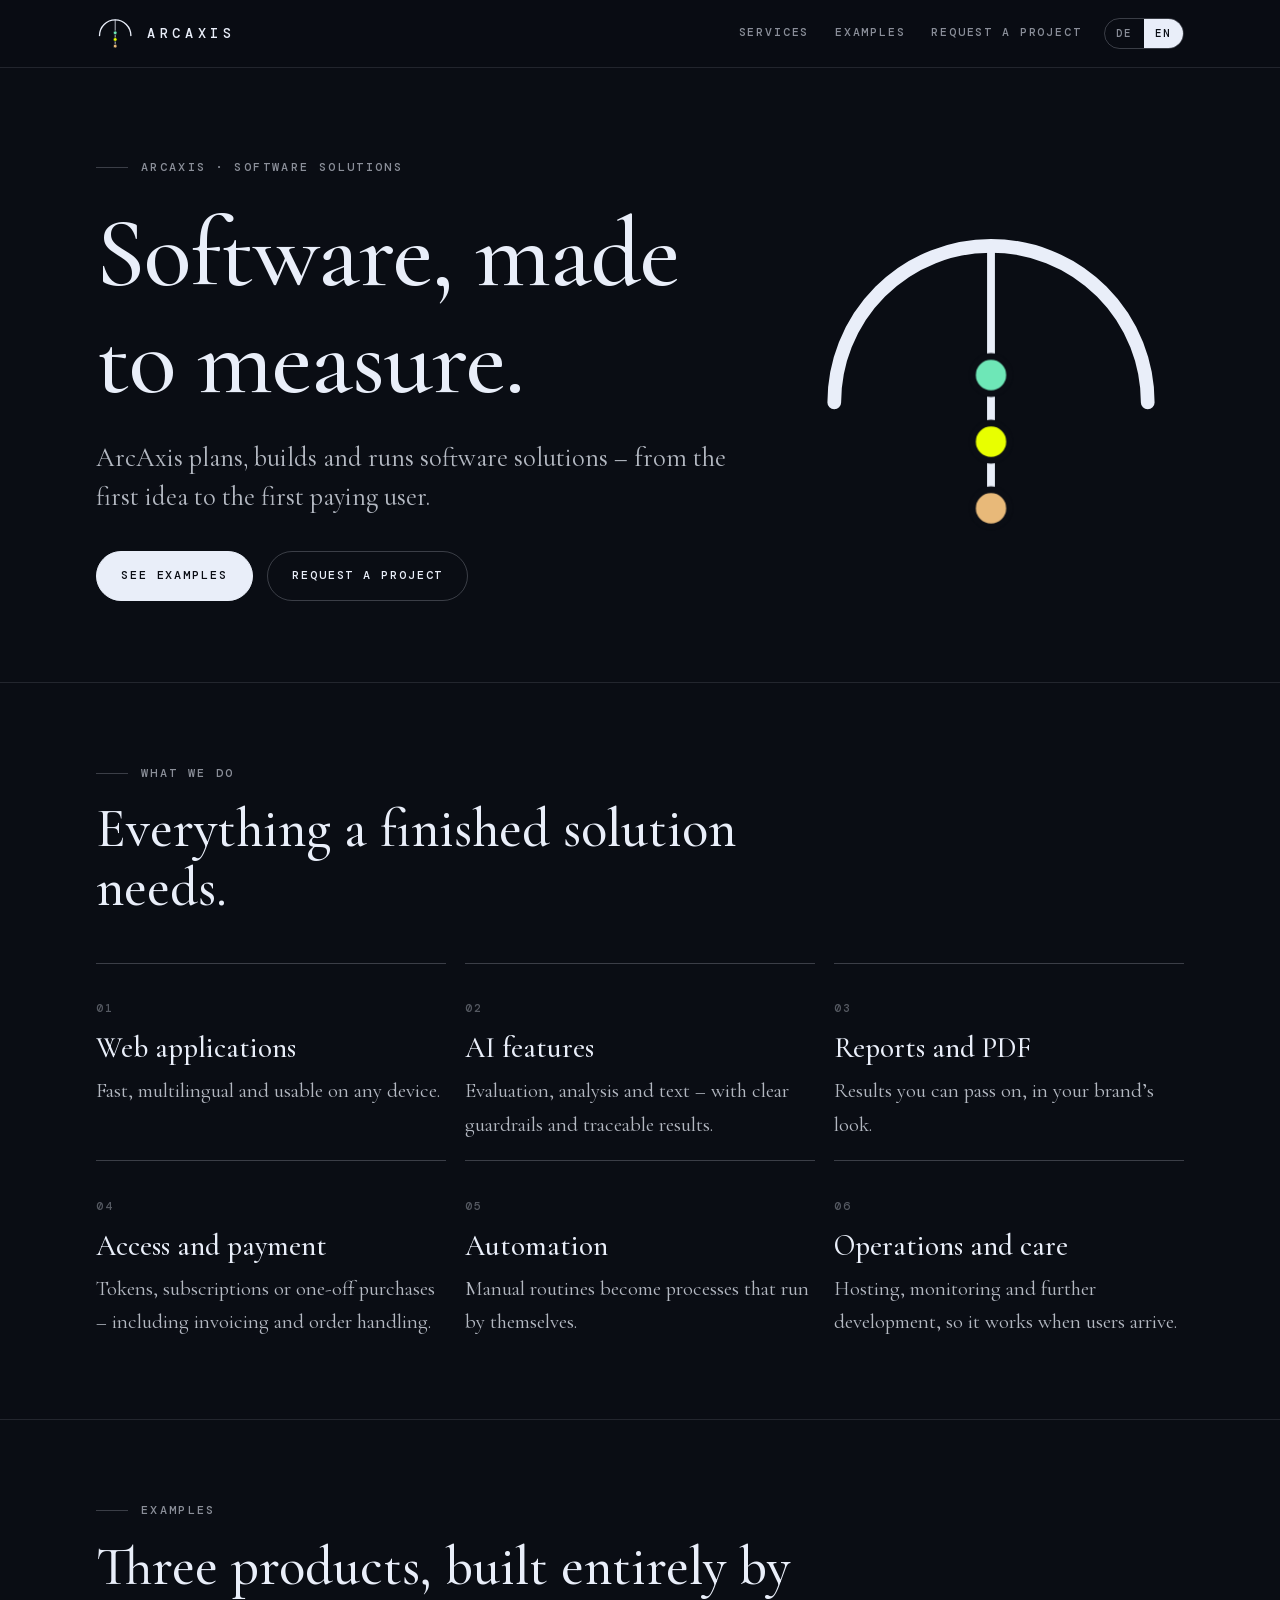
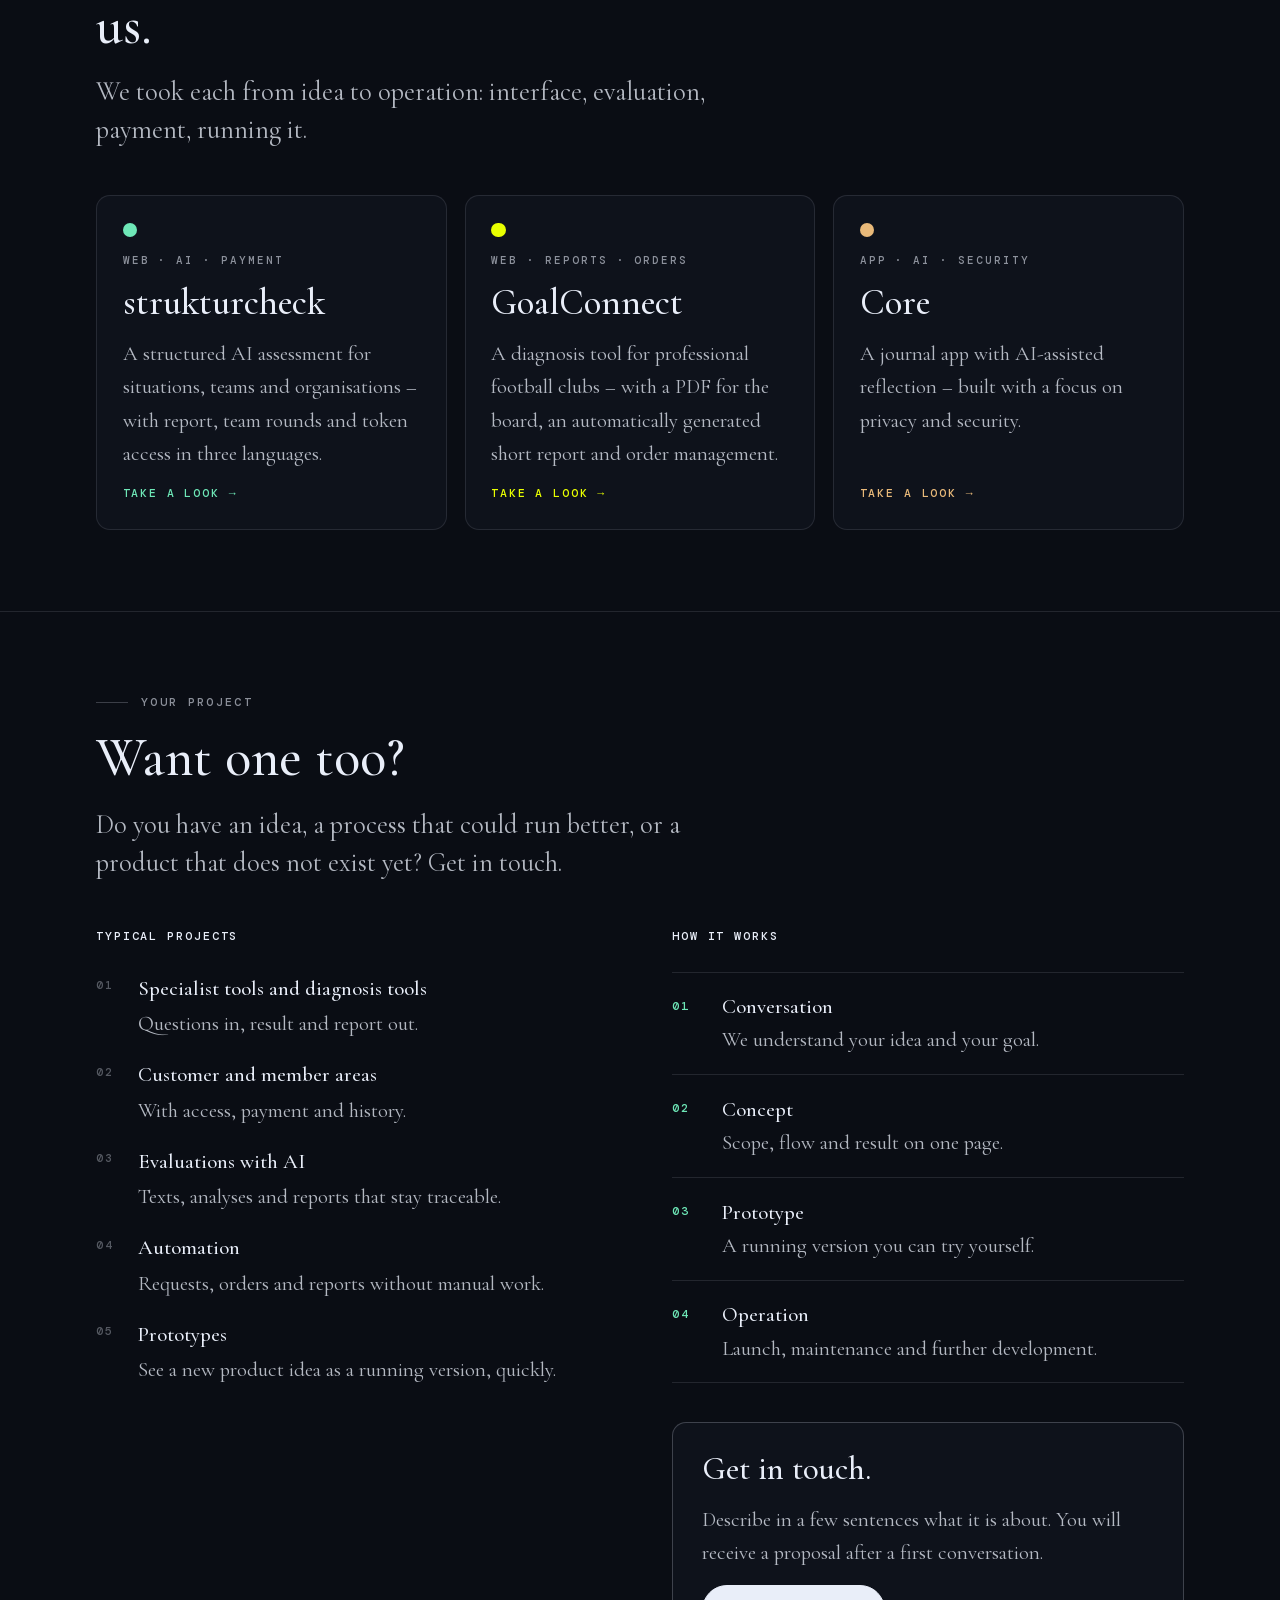
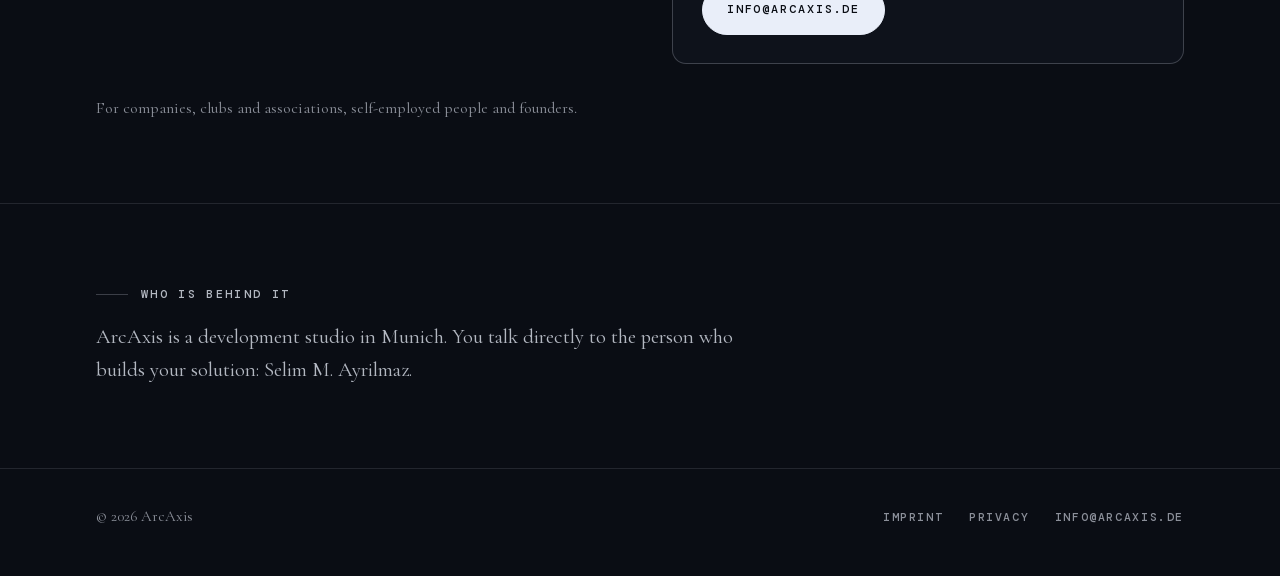
==== commit 01a112a9: "ArcAxis-Seite neu: Softwarelösungen, Projekte als Beispiele Co-Authored-By: Claude Sonnet 5.5 <norep" ====
--- a/index.html
+++ b/index.html
@@ -3,11 +3,11 @@
 <head>
 <meta charset="utf-8">
 <meta name="viewport" content="width=device-width, initial-scale=1">
-<title>ArcAxis – Analysewerkzeuge aus Theorie</title>
-<meta name="description" content="ArcAxis entwickelt theoriebasierte Analysewerkzeuge: strukturcheck, GoalConnect und Core. Sie wollen auch eins? Sprechen Sie uns an.">
+<title>ArcAxis – Softwarelösungen nach Maß</title>
+<meta name="description" content="ArcAxis plant, baut und betreibt Softwarelösungen – von der ersten Idee bis zum ersten zahlenden Nutzer. Beispiele: strukturcheck, GoalConnect, Core.">
 <link rel="canonical" href="https://arcaxis.de/">
-<meta property="og:title" content="ArcAxis – Analysewerkzeuge aus Theorie">
-<meta property="og:description" content="Aus Theorie wird ein Werkzeug: strukturcheck, GoalConnect, Core – und vielleicht bald Ihres.">
+<meta property="og:title" content="ArcAxis – Softwarelösungen nach Maß">
+<meta property="og:description" content="Wir planen, bauen und betreiben Software – von der ersten Idee bis zum ersten zahlenden Nutzer.">
 <meta property="og:type" content="website">
 <meta property="og:url" content="https://arcaxis.de/">
 <meta property="og:image" content="https://arcaxis.de/og-image.png">
@@ -22,9 +22,9 @@
 <header class="hdr"><div class="wrap hdr__in">
   <a class="brand" href="/" aria-label="ArcAxis"><svg xmlns="http://www.w3.org/2000/svg" viewBox="60 70 392 392" role="img" aria-label="ArcAxis">   <path d="M96 290 A160 160 0 0 1 416 290" fill="none" stroke="#e9eef9" stroke-width="14" stroke-linecap="round"/>   <line x1="256" y1="130" x2="256" y2="398" stroke="#e9eef9" stroke-width="8" stroke-linecap="round"/>   <circle cx="256" cy="262" r="19" fill="#6ee7b7" stroke="#0a0d14" stroke-width="7"/>   <circle cx="256" cy="330" r="19" fill="#e8ff00" stroke="#0a0d14" stroke-width="7"/>   <circle cx="256" cy="398" r="19" fill="#e8b979" stroke="#0a0d14" stroke-width="7"/> </svg> <span>ArcAxis</span></a>
   <nav class="nav" aria-label="Navigation">
-    <a href="#methode" data-i18n="nav.m">Methode</a>
-    <a href="#werkzeuge" data-i18n="nav.w">Werkzeuge</a>
-    <a href="#anfrage" data-i18n="nav.a">Eigenes Werkzeug</a>
+    <a href="#leistungen" data-i18n="nav.l">Leistungen</a>
+    <a href="#beispiele" data-i18n="nav.b">Beispiele</a>
+    <a href="#anfrage" data-i18n="nav.a">Projekt anfragen</a>
   </nav>
   <div class="lang" role="group" aria-label="Sprache / Language"><button type="button" data-lang="de" aria-pressed="true">DE</button><button type="button" data-lang="en" aria-pressed="false">EN</button></div>
 </div></header>
@@ -32,78 +32,81 @@
 <main id="main">
   <section class="hero"><div class="wrap hero__grid">
     <div>
-      <p class="eyebrow" data-i18n="hero.e">ArcAxis · Software aus Theorie</p>
-      <h1 data-i18n="hero.h">Aus Theorie wird ein Werkzeug.</h1>
-      <p class="lead" data-i18n="hero.l">ArcAxis entwickelt Analysewerkzeuge, die auf einem klaren Gedankengebäude beruhen: strukturierte Fragen hinein, eine nachvollziehbare Diagnose heraus.</p>
-      <div class="cta"><a class="btn btn--primary" href="#werkzeuge" data-i18n="hero.c1">Die Werkzeuge</a><a class="btn" href="#anfrage" data-i18n="hero.c2">Eigenes Werkzeug anfragen</a></div>
+      <p class="eyebrow" data-i18n="hero.e">ArcAxis · Softwarelösungen</p>
+      <h1 data-i18n="hero.h">Software nach Maß.</h1>
+      <p class="lead" data-i18n="hero.l">ArcAxis plant, baut und betreibt Softwarelösungen – von der ersten Idee bis zum ersten zahlenden Nutzer.</p>
+      <div class="cta"><a class="btn btn--primary" href="#beispiele" data-i18n="hero.c1">Beispiele ansehen</a><a class="btn" href="#anfrage" data-i18n="hero.c2">Projekt anfragen</a></div>
     </div>
-    <div class="mark-lg" aria-hidden="true"><svg xmlns="http://www.w3.org/2000/svg" viewBox="60 70 392 392" role="img" aria-label="ArcAxis">   <path d="M96 290 A160 160 0 0 1 416 290" fill="none" stroke="#e9eef9" stroke-width="14" stroke-linecap="round"/>   <line x1="256" y1="130" x2="256" y2="398" stroke="#e9eef9" stroke-width="8" stroke-linecap="round"/>   <circle cx="256" cy="262" r="19" fill="#6ee7b7" stroke="#0a0d14" stroke-width="7"/>   <circle cx="256" cy="330" r="19" fill="#e8ff00" stroke="#0a0d14" stroke-width="7"/>   <circle cx="256" cy="398" r="19" fill="#e8b979" stroke="#0a0d14" stroke-width="7"/> </svg> </div>
+    <div class="mark-lg" aria-hidden="true"><svg xmlns="http://www.w3.org/2000/svg" viewBox="60 70 392 392" role="img" aria-label="ArcAxis">   <path d="M96 290 A160 160 0 0 1 416 290" fill="none" stroke="#e9eef9" stroke-width="14" stroke-linecap="round"/>   <line x1="256" y1="130" x2="256" y2="398" stroke="#e9eef9" stroke-width="8" stroke-linecap="round"/>   <circle cx="256" cy="262" r="19" fill="#6ee7b7" stroke="#0a0d14" stroke-width="7"/>   <circle cx="256" cy="330" r="19" fill="#e8ff00" stroke="#0a0d14" stroke-width="7"/>   <circle cx="256" cy="398" r="19" fill="#e8b979" stroke="#0a0d14" stroke-width="7"/> </svg></div>
   </div></section>
 
-  <section class="section" id="methode"><div class="wrap">
+  <section class="section" id="leistungen"><div class="wrap">
     <div class="section__head narrow">
-      <p class="eyebrow" data-i18n="m.e">Was alle verbindet</p>
-      <h2 data-i18n="m.h">Eine Theorie. Viele Anwendungen.</h2>
-      <p class="lead" data-i18n="m.l">strukturcheck, GoalConnect und Core sehen verschieden aus und haben dasselbe Fundament: die Moral des Gleichgewichts. Sie beschreibt, wie ein System kippt, wenn eine von acht Kräften auf Kosten einer anderen überwiegt.</p>
+      <p class="eyebrow" data-i18n="l.e">Was wir machen</p>
+      <h2 data-i18n="l.h">Alles, was zu einer fertigen Lösung gehört.</h2>
     </div>
     <div class="principles">
-      <div class="pr"><span class="pr__n">01</span><h3 data-i18n="p1.h">Erst das Modell.</h3><p data-i18n="p1.p">Jedes Werkzeug folgt demselben, öffentlich dokumentierten Modell. Begriffe, Skalen und Fragen stehen fest, bevor die erste Zeile Code entsteht.</p></div>
-      <div class="pr"><span class="pr__n">02</span><h3 data-i18n="p2.h">Dann die Frage.</h3><p data-i18n="p2.p">Wenige, gezielte Fragen statt langer Formulare. Aus den Antworten entsteht eine Einschätzung: Was überwiegt, was wird verdrängt, was folgt daraus.</p></div>
-      <div class="pr"><span class="pr__n">03</span><h3 data-i18n="p3.h">Sorgfältig gebaut.</h3><p data-i18n="p3.p">Klare Texte, mehrsprachig, ohne Cookies und Tracking. Ergebnisse, die sich weitergeben lassen: als Report, als PDF, mit konkreten nächsten Schritten.</p></div>
+      <div class="pr"><span class="pr__n">01</span><h3 data-i18n="l1.h">Web-Anwendungen</h3><p data-i18n="l1.p">Schnell, mehrsprachig und auf jedem Gerät nutzbar.</p></div>
+      <div class="pr"><span class="pr__n">02</span><h3 data-i18n="l2.h">KI-Funktionen</h3><p data-i18n="l2.p">Auswertung, Analyse und Texte – mit klaren Leitplanken und nachvollziehbaren Ergebnissen.</p></div>
+      <div class="pr"><span class="pr__n">03</span><h3 data-i18n="l3.h">Reports und PDF</h3><p data-i18n="l3.p">Ergebnisse, die sich weitergeben lassen, im Erscheinungsbild Ihrer Marke.</p></div>
+      <div class="pr"><span class="pr__n">04</span><h3 data-i18n="l4.h">Zugang und Bezahlung</h3><p data-i18n="l4.p">Tokens, Abos oder Einmalkäufe – samt Rechnung und Bestellabwicklung.</p></div>
+      <div class="pr"><span class="pr__n">05</span><h3 data-i18n="l5.h">Automatisierung</h3><p data-i18n="l5.p">Aus manuellen Abläufen werden Prozesse, die von allein laufen.</p></div>
+      <div class="pr"><span class="pr__n">06</span><h3 data-i18n="l6.h">Betrieb und Pflege</h3><p data-i18n="l6.p">Hosting, Überwachung und Weiterentwicklung, damit es läuft, wenn Nutzer kommen.</p></div>
     </div>
   </div></section>
 
-  <section class="section" id="werkzeuge"><div class="wrap">
+  <section class="section" id="beispiele"><div class="wrap">
     <div class="section__head narrow">
-      <p class="eyebrow" data-i18n="w.e">Drei Werkzeuge, ein Fundament</p>
-      <h2 data-i18n="w.h">Was bisher entstanden ist.</h2>
+      <p class="eyebrow" data-i18n="b.e">Beispiele</p>
+      <h2 data-i18n="b.h">Drei Produkte, komplett von uns gebaut.</h2>
+      <p class="lead" data-i18n="b.l">Jedes davon haben wir von der Idee bis zum Betrieb umgesetzt: Oberfläche, Auswertung, Bezahlung, Betrieb.</p>
     </div>
     <div class="cards">
-      <a class="card c-mint" href="https://strukturcheck.de" target="_blank" rel="noopener"><span class="card__dot"></span><span class="card__tag" data-i18n="w1.t">Web · KI-gestützt</span><h3>strukturcheck</h3><p data-i18n="w1.p">Für Menschen, Teams und Organisationen. Eine Situation beschreiben, in Sekunden sehen, welche Kraft überwiegt – und was als Nächstes dran ist.</p><span class="card__go" data-i18n="w.go">Ansehen →</span></a>
-      <a class="card c-lime" href="https://goalconnect-solutions.com" target="_blank" rel="noopener"><span class="card__dot"></span><span class="card__tag" data-i18n="w2.t">Web · Vereinsdiagnose</span><h3>GoalConnect</h3><p data-i18n="w2.p">Für Profifußballvereine. Fünf Fragen zur Entscheidungsstruktur – mit Befund, Handlungsebenen und einem PDF für den Vorstand.</p><span class="card__go" data-i18n="w.go">Ansehen →</span></a>
-      <a class="card c-amber" href="https://trycore.app" target="_blank" rel="noopener"><span class="card__dot"></span><span class="card__tag" data-i18n="w3.t">Journal · KI-gestützt</span><h3>Core</h3><p data-i18n="w3.p">Für den Alltag. Ein ruhiges Emotions-Journal, das mit KI-gestützter Reflexion hilft, das eigene Gleichgewicht zu erkennen.</p><span class="card__go" data-i18n="w.go">Ansehen →</span></a>
+      <a class="card c-mint" href="https://strukturcheck.de" target="_blank" rel="noopener"><span class="card__dot"></span><span class="card__tag" data-i18n="b1.t">Web · KI · Bezahlung</span><h3>strukturcheck</h3><p data-i18n="b1.p">Strukturierte KI-Einschätzung für Situationen, Teams und Organisationen – mit Report, Team-Runden und Token-Zugang in drei Sprachen.</p><span class="card__go" data-i18n="b.go">Ansehen →</span></a>
+      <a class="card c-lime" href="https://goalconnect-solutions.com" target="_blank" rel="noopener"><span class="card__dot"></span><span class="card__tag" data-i18n="b2.t">Web · Reports · Bestellung</span><h3>GoalConnect</h3><p data-i18n="b2.p">Diagnose-Werkzeug für Profifußballvereine – mit PDF für den Vorstand, automatisch erstelltem Kurzbericht und Auftragsverwaltung.</p><span class="card__go" data-i18n="b.go">Ansehen →</span></a>
+      <a class="card c-amber" href="https://trycore.app" target="_blank" rel="noopener"><span class="card__dot"></span><span class="card__tag" data-i18n="b3.t">App · KI · Sicherheit</span><h3>Core</h3><p data-i18n="b3.p">Journal-App mit KI-gestützter Reflexion – gebaut mit Fokus auf Datenschutz und Sicherheit.</p><span class="card__go" data-i18n="b.go">Ansehen →</span></a>
     </div>
   </div></section>
 
   <section class="section" id="anfrage"><div class="wrap">
     <div class="section__head narrow">
-      <p class="eyebrow" data-i18n="a.e">Für Ihr Fachgebiet</p>
+      <p class="eyebrow" data-i18n="a.e">Ihr Projekt</p>
       <h2 data-i18n="a.h">Sie wollen auch eins?</h2>
-      <p class="lead" data-i18n="a.l">Sie haben ein Modell, ein Verfahren oder eine Methode – bisher in Köpfen, Folien oder Tabellen? ArcAxis macht daraus ein Werkzeug, das andere selbst bedienen können.</p>
+      <p class="lead" data-i18n="a.l">Sie haben eine Idee, einen Ablauf, der besser laufen könnte, oder ein Produkt, das es noch nicht gibt? Sprechen Sie uns an.</p>
     </div>
     <div class="offer">
       <div>
-        <p class="mono" data-i18n="a.d">Was wir liefern</p>
+        <p class="mono" data-i18n="a.d">Typische Projekte</p>
         <ul class="list">
-          <li><span class="no">01</span><span><b data-i18n="d1.b">Das Modell schärfen.</b> <span data-i18n="d1.t">Begriffe, Skalen und Fragen, die tragen.</span></span></li>
-          <li><span class="no">02</span><span><b data-i18n="d2.b">Die Auswertung bauen.</b> <span data-i18n="d2.t">Regeln, KI oder beides – mit klaren Leitplanken und nachvollziehbaren Ergebnissen.</span></span></li>
-          <li><span class="no">03</span><span><b data-i18n="d3.b">Die Oberfläche.</b> <span data-i18n="d3.t">Web-Anwendung, mehrsprachig, schnell und zugänglich.</span></span></li>
-          <li><span class="no">04</span><span><b data-i18n="d4.b">Das Ergebnis.</b> <span data-i18n="d4.t">Report und PDF im Erscheinungsbild Ihrer Marke.</span></span></li>
-          <li><span class="no">05</span><span><b data-i18n="d5.b">Den Betrieb.</b> <span data-i18n="d5.t">Hosting, Bezahlung und Support – bis zum ersten zahlenden Nutzer und darüber hinaus.</span></span></li>
+          <li><span class="no">01</span><span><b data-i18n="t1.b">Fachwerkzeuge und Diagnose-Tools</b> <span data-i18n="t1.t">Fragen rein, Ergebnis und Report raus.</span></span></li>
+          <li><span class="no">02</span><span><b data-i18n="t2.b">Kunden- und Mitgliederbereiche</b> <span data-i18n="t2.t">Mit Zugang, Bezahlung und Verlauf.</span></span></li>
+          <li><span class="no">03</span><span><b data-i18n="t3.b">Auswertungen mit KI</b> <span data-i18n="t3.t">Texte, Analysen und Berichte, die nachvollziehbar bleiben.</span></span></li>
+          <li><span class="no">04</span><span><b data-i18n="t4.b">Automatisierung</b> <span data-i18n="t4.t">Anfragen, Bestellungen und Berichte ohne Handarbeit.</span></span></li>
+          <li><span class="no">05</span><span><b data-i18n="t5.b">Prototypen</b> <span data-i18n="t5.t">Eine neue Produktidee schnell als laufende Version sehen.</span></span></li>
         </ul>
       </div>
       <div>
         <p class="mono" data-i18n="s.d">So läuft es</p>
         <ol class="steps">
-          <li><div><b data-i18n="s1.b">Gespräch</b><span data-i18n="s1.t">Wir verstehen Ihr Modell und Ihr Ziel.</span></div></li>
-          <li><div><b data-i18n="s2.b">Konzept</b><span data-i18n="s2.t">Fragen, Auswertung und Ergebnis auf einer Seite.</span></div></li>
-          <li><div><b data-i18n="s3.b">Prototyp</b><span data-i18n="s3.t">Ein lauffähiges Werkzeug, das Sie selbst ausprobieren.</span></div></li>
+          <li><div><b data-i18n="s1.b">Gespräch</b><span data-i18n="s1.t">Wir verstehen Ihre Idee und Ihr Ziel.</span></div></li>
+          <li><div><b data-i18n="s2.b">Konzept</b><span data-i18n="s2.t">Umfang, Ablauf und Ergebnis auf einer Seite.</span></div></li>
+          <li><div><b data-i18n="s3.b">Prototyp</b><span data-i18n="s3.t">Eine laufende Version, die Sie selbst ausprobieren.</span></div></li>
           <li><div><b data-i18n="s4.b">Betrieb</b><span data-i18n="s4.t">Veröffentlichung, Pflege und Weiterentwicklung.</span></div></li>
         </ol>
         <div class="ask">
           <h3 data-i18n="ask.h">Sprechen Sie uns an.</h3>
           <p data-i18n="ask.p">Schildern Sie in wenigen Sätzen, worum es geht. Ein Angebot erhalten Sie nach einem ersten Gespräch.</p>
-          <p><a class="btn btn--primary" href="mailto:info@arcaxis.de?subject=Anfrage%20Analysewerkzeug">info@arcaxis.de</a></p>
+          <p><a class="btn btn--primary" href="mailto:info@arcaxis.de?subject=Projektanfrage">info@arcaxis.de</a></p>
         </div>
       </div>
     </div>
-    <p class="fit" data-i18n="fit">Passt zu Forschenden und Autor:innen mit eigenem Modell, zu Beratungen, Verbänden und Vereinen, zu Coaches und Fachleuten mit einem Verfahren, das bisher von Hand läuft.</p>
+    <p class="fit" data-i18n="fit">Für Unternehmen, Vereine und Verbände, Selbstständige sowie Gründerinnen und Gründer.</p>
   </div></section>
 
   <section class="section"><div class="wrap">
     <div class="about">
       <p class="eyebrow" data-i18n="ab.e">Wer dahintersteht</p>
-      <p data-i18n="ab.p">Hinter ArcAxis steht Selim M. Ayrilmaz, Autor der Moral des Gleichgewichts und Entwickler der Werkzeuge. ArcAxis ist ein kleines Studio in München: wenige Projekte, dafür mit Sorgfalt.</p>
+      <p data-i18n="ab.p">ArcAxis ist ein Entwicklungsstudio in München. Sie sprechen direkt mit der Person, die Ihre Lösung baut: Selim M. Ayrilmaz.</p>
     </div>
   </div></section>
 </main>
--- a/assets/arcaxis.css
+++ b/assets/arcaxis.css
@@ -117,3 +117,4 @@
 .legal a{color:var(--mint)}
 
 @media (prefers-reduced-motion:reduce){*{animation:none!important;transition:none!important}.mark-lg circle{opacity:1}html{scroll-behavior:auto}}
+.list li > span:last-child b{display:block;margin-bottom:.15rem}
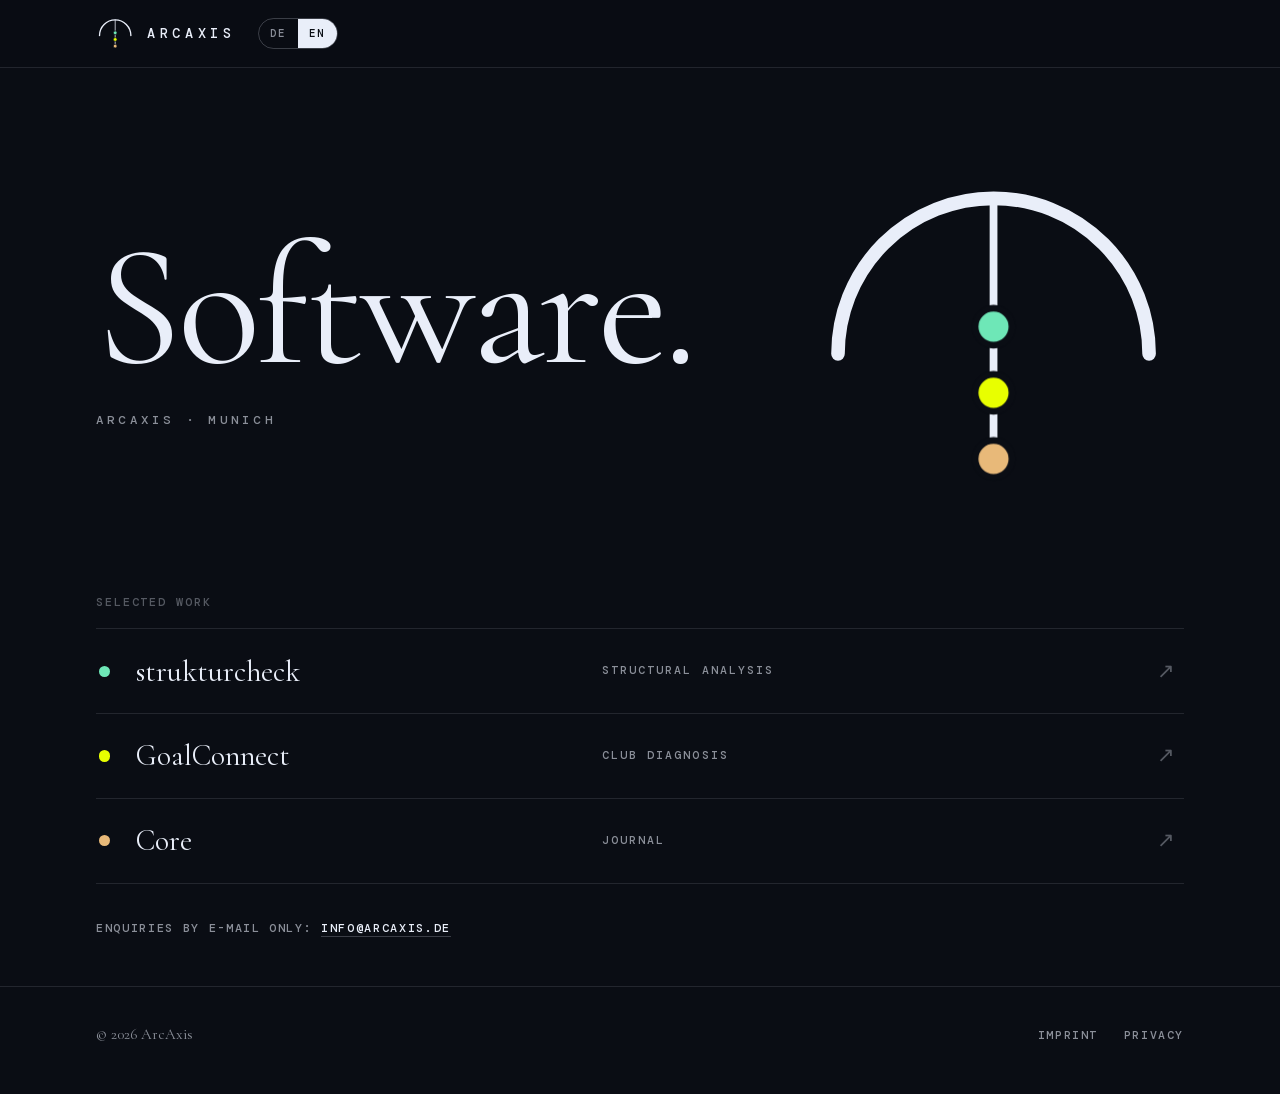
==== commit e7b4cda4: "ArcAxis: leise Fassung (Software. München., Arbeiten als Verweise, keine Werbung) Co-Authored-By: Cl" ====
--- a/index.html
+++ b/index.html
@@ -3,11 +3,11 @@
 <head>
 <meta charset="utf-8">
 <meta name="viewport" content="width=device-width, initial-scale=1">
-<title>ArcAxis – Softwarelösungen nach Maß</title>
-<meta name="description" content="ArcAxis plant, baut und betreibt Softwarelösungen – von der ersten Idee bis zum ersten zahlenden Nutzer. Beispiele: strukturcheck, GoalConnect, Core.">
+<title>ArcAxis</title>
+<meta name="description" content="ArcAxis. Software. München.">
 <link rel="canonical" href="https://arcaxis.de/">
-<meta property="og:title" content="ArcAxis – Softwarelösungen nach Maß">
-<meta property="og:description" content="Wir planen, bauen und betreiben Software – von der ersten Idee bis zum ersten zahlenden Nutzer.">
+<meta property="og:title" content="ArcAxis">
+<meta property="og:description" content="Software. München.">
 <meta property="og:type" content="website">
 <meta property="og:url" content="https://arcaxis.de/">
 <meta property="og:image" content="https://arcaxis.de/og-image.png">
@@ -20,100 +20,33 @@
 <body>
 <a class="skip" href="#main" data-i18n="skip">Zum Inhalt springen</a>
 <header class="hdr"><div class="wrap hdr__in">
-  <a class="brand" href="/" aria-label="ArcAxis"><svg xmlns="http://www.w3.org/2000/svg" viewBox="60 70 392 392" role="img" aria-label="ArcAxis">   <path d="M96 290 A160 160 0 0 1 416 290" fill="none" stroke="#e9eef9" stroke-width="14" stroke-linecap="round"/>   <line x1="256" y1="130" x2="256" y2="398" stroke="#e9eef9" stroke-width="8" stroke-linecap="round"/>   <circle cx="256" cy="262" r="19" fill="#6ee7b7" stroke="#0a0d14" stroke-width="7"/>   <circle cx="256" cy="330" r="19" fill="#e8ff00" stroke="#0a0d14" stroke-width="7"/>   <circle cx="256" cy="398" r="19" fill="#e8b979" stroke="#0a0d14" stroke-width="7"/> </svg> <span>ArcAxis</span></a>
-  <nav class="nav" aria-label="Navigation">
-    <a href="#leistungen" data-i18n="nav.l">Leistungen</a>
-    <a href="#beispiele" data-i18n="nav.b">Beispiele</a>
-    <a href="#anfrage" data-i18n="nav.a">Projekt anfragen</a>
-  </nav>
+  <a class="brand" href="/" aria-label="ArcAxis"><svg xmlns="http://www.w3.org/2000/svg" viewBox="60 70 392 392" role="img" aria-label="ArcAxis">   <path d="M96 290 A160 160 0 0 1 416 290" fill="none" stroke="#e9eef9" stroke-width="14" stroke-linecap="round"/>   <line x1="256" y1="130" x2="256" y2="398" stroke="#e9eef9" stroke-width="8" stroke-linecap="round"/>   <circle cx="256" cy="262" r="19" fill="#6ee7b7" stroke="#0a0d14" stroke-width="7"/>   <circle cx="256" cy="330" r="19" fill="#e8ff00" stroke="#0a0d14" stroke-width="7"/>   <circle cx="256" cy="398" r="19" fill="#e8b979" stroke="#0a0d14" stroke-width="7"/> </svg><span>ArcAxis</span></a>
   <div class="lang" role="group" aria-label="Sprache / Language"><button type="button" data-lang="de" aria-pressed="true">DE</button><button type="button" data-lang="en" aria-pressed="false">EN</button></div>
 </div></header>
 
 <main id="main">
-  <section class="hero"><div class="wrap hero__grid">
-    <div>
-      <p class="eyebrow" data-i18n="hero.e">ArcAxis · Softwarelösungen</p>
-      <h1 data-i18n="hero.h">Software nach Maß.</h1>
-      <p class="lead" data-i18n="hero.l">ArcAxis plant, baut und betreibt Softwarelösungen – von der ersten Idee bis zum ersten zahlenden Nutzer.</p>
-      <div class="cta"><a class="btn btn--primary" href="#beispiele" data-i18n="hero.c1">Beispiele ansehen</a><a class="btn" href="#anfrage" data-i18n="hero.c2">Projekt anfragen</a></div>
+  <section class="quiet"><div class="wrap quiet__grid">
+    <div class="quiet__txt">
+      <h1 data-i18n="h">Software.</h1>
+      <p class="quiet__sub" data-i18n="sub">ArcAxis · München</p>
     </div>
-    <div class="mark-lg" aria-hidden="true"><svg xmlns="http://www.w3.org/2000/svg" viewBox="60 70 392 392" role="img" aria-label="ArcAxis">   <path d="M96 290 A160 160 0 0 1 416 290" fill="none" stroke="#e9eef9" stroke-width="14" stroke-linecap="round"/>   <line x1="256" y1="130" x2="256" y2="398" stroke="#e9eef9" stroke-width="8" stroke-linecap="round"/>   <circle cx="256" cy="262" r="19" fill="#6ee7b7" stroke="#0a0d14" stroke-width="7"/>   <circle cx="256" cy="330" r="19" fill="#e8ff00" stroke="#0a0d14" stroke-width="7"/>   <circle cx="256" cy="398" r="19" fill="#e8b979" stroke="#0a0d14" stroke-width="7"/> </svg></div>
+    <div class="mark-lg mark-draw" aria-hidden="true"><svg xmlns="http://www.w3.org/2000/svg" viewBox="60 70 392 392" role="img" aria-label="ArcAxis">   <path d="M96 290 A160 160 0 0 1 416 290" fill="none" stroke="#e9eef9" stroke-width="14" stroke-linecap="round"/>   <line x1="256" y1="130" x2="256" y2="398" stroke="#e9eef9" stroke-width="8" stroke-linecap="round"/>   <circle cx="256" cy="262" r="19" fill="#6ee7b7" stroke="#0a0d14" stroke-width="7"/>   <circle cx="256" cy="330" r="19" fill="#e8ff00" stroke="#0a0d14" stroke-width="7"/>   <circle cx="256" cy="398" r="19" fill="#e8b979" stroke="#0a0d14" stroke-width="7"/> </svg></div>
   </div></section>
 
-  <section class="section" id="leistungen"><div class="wrap">
-    <div class="section__head narrow">
-      <p class="eyebrow" data-i18n="l.e">Was wir machen</p>
-      <h2 data-i18n="l.h">Alles, was zu einer fertigen Lösung gehört.</h2>
-    </div>
-    <div class="principles">
-      <div class="pr"><span class="pr__n">01</span><h3 data-i18n="l1.h">Web-Anwendungen</h3><p data-i18n="l1.p">Schnell, mehrsprachig und auf jedem Gerät nutzbar.</p></div>
-      <div class="pr"><span class="pr__n">02</span><h3 data-i18n="l2.h">KI-Funktionen</h3><p data-i18n="l2.p">Auswertung, Analyse und Texte – mit klaren Leitplanken und nachvollziehbaren Ergebnissen.</p></div>
-      <div class="pr"><span class="pr__n">03</span><h3 data-i18n="l3.h">Reports und PDF</h3><p data-i18n="l3.p">Ergebnisse, die sich weitergeben lassen, im Erscheinungsbild Ihrer Marke.</p></div>
-      <div class="pr"><span class="pr__n">04</span><h3 data-i18n="l4.h">Zugang und Bezahlung</h3><p data-i18n="l4.p">Tokens, Abos oder Einmalkäufe – samt Rechnung und Bestellabwicklung.</p></div>
-      <div class="pr"><span class="pr__n">05</span><h3 data-i18n="l5.h">Automatisierung</h3><p data-i18n="l5.p">Aus manuellen Abläufen werden Prozesse, die von allein laufen.</p></div>
-      <div class="pr"><span class="pr__n">06</span><h3 data-i18n="l6.h">Betrieb und Pflege</h3><p data-i18n="l6.p">Hosting, Überwachung und Weiterentwicklung, damit es läuft, wenn Nutzer kommen.</p></div>
-    </div>
-  </div></section>
-
-  <section class="section" id="beispiele"><div class="wrap">
-    <div class="section__head narrow">
-      <p class="eyebrow" data-i18n="b.e">Beispiele</p>
-      <h2 data-i18n="b.h">Drei Produkte, komplett von uns gebaut.</h2>
-      <p class="lead" data-i18n="b.l">Jedes davon haben wir von der Idee bis zum Betrieb umgesetzt: Oberfläche, Auswertung, Bezahlung, Betrieb.</p>
-    </div>
-    <div class="cards">
-      <a class="card c-mint" href="https://strukturcheck.de" target="_blank" rel="noopener"><span class="card__dot"></span><span class="card__tag" data-i18n="b1.t">Web · KI · Bezahlung</span><h3>strukturcheck</h3><p data-i18n="b1.p">Strukturierte KI-Einschätzung für Situationen, Teams und Organisationen – mit Report, Team-Runden und Token-Zugang in drei Sprachen.</p><span class="card__go" data-i18n="b.go">Ansehen →</span></a>
-      <a class="card c-lime" href="https://goalconnect-solutions.com" target="_blank" rel="noopener"><span class="card__dot"></span><span class="card__tag" data-i18n="b2.t">Web · Reports · Bestellung</span><h3>GoalConnect</h3><p data-i18n="b2.p">Diagnose-Werkzeug für Profifußballvereine – mit PDF für den Vorstand, automatisch erstelltem Kurzbericht und Auftragsverwaltung.</p><span class="card__go" data-i18n="b.go">Ansehen →</span></a>
-      <a class="card c-amber" href="https://trycore.app" target="_blank" rel="noopener"><span class="card__dot"></span><span class="card__tag" data-i18n="b3.t">App · KI · Sicherheit</span><h3>Core</h3><p data-i18n="b3.p">Journal-App mit KI-gestützter Reflexion – gebaut mit Fokus auf Datenschutz und Sicherheit.</p><span class="card__go" data-i18n="b.go">Ansehen →</span></a>
-    </div>
-  </div></section>
-
-  <section class="section" id="anfrage"><div class="wrap">
-    <div class="section__head narrow">
-      <p class="eyebrow" data-i18n="a.e">Ihr Projekt</p>
-      <h2 data-i18n="a.h">Sie wollen auch eins?</h2>
-      <p class="lead" data-i18n="a.l">Sie haben eine Idee, einen Ablauf, der besser laufen könnte, oder ein Produkt, das es noch nicht gibt? Sprechen Sie uns an.</p>
-    </div>
-    <div class="offer">
-      <div>
-        <p class="mono" data-i18n="a.d">Typische Projekte</p>
-        <ul class="list">
-          <li><span class="no">01</span><span><b data-i18n="t1.b">Fachwerkzeuge und Diagnose-Tools</b> <span data-i18n="t1.t">Fragen rein, Ergebnis und Report raus.</span></span></li>
-          <li><span class="no">02</span><span><b data-i18n="t2.b">Kunden- und Mitgliederbereiche</b> <span data-i18n="t2.t">Mit Zugang, Bezahlung und Verlauf.</span></span></li>
-          <li><span class="no">03</span><span><b data-i18n="t3.b">Auswertungen mit KI</b> <span data-i18n="t3.t">Texte, Analysen und Berichte, die nachvollziehbar bleiben.</span></span></li>
-          <li><span class="no">04</span><span><b data-i18n="t4.b">Automatisierung</b> <span data-i18n="t4.t">Anfragen, Bestellungen und Berichte ohne Handarbeit.</span></span></li>
-          <li><span class="no">05</span><span><b data-i18n="t5.b">Prototypen</b> <span data-i18n="t5.t">Eine neue Produktidee schnell als laufende Version sehen.</span></span></li>
-        </ul>
-      </div>
-      <div>
-        <p class="mono" data-i18n="s.d">So läuft es</p>
-        <ol class="steps">
-          <li><div><b data-i18n="s1.b">Gespräch</b><span data-i18n="s1.t">Wir verstehen Ihre Idee und Ihr Ziel.</span></div></li>
-          <li><div><b data-i18n="s2.b">Konzept</b><span data-i18n="s2.t">Umfang, Ablauf und Ergebnis auf einer Seite.</span></div></li>
-          <li><div><b data-i18n="s3.b">Prototyp</b><span data-i18n="s3.t">Eine laufende Version, die Sie selbst ausprobieren.</span></div></li>
-          <li><div><b data-i18n="s4.b">Betrieb</b><span data-i18n="s4.t">Veröffentlichung, Pflege und Weiterentwicklung.</span></div></li>
-        </ol>
-        <div class="ask">
-          <h3 data-i18n="ask.h">Sprechen Sie uns an.</h3>
-          <p data-i18n="ask.p">Schildern Sie in wenigen Sätzen, worum es geht. Ein Angebot erhalten Sie nach einem ersten Gespräch.</p>
-          <p><a class="btn btn--primary" href="mailto:info@arcaxis.de?subject=Projektanfrage">info@arcaxis.de</a></p>
-        </div>
-      </div>
-    </div>
-    <p class="fit" data-i18n="fit">Für Unternehmen, Vereine und Verbände, Selbstständige sowie Gründerinnen und Gründer.</p>
-  </div></section>
-
-  <section class="section"><div class="wrap">
-    <div class="about">
-      <p class="eyebrow" data-i18n="ab.e">Wer dahintersteht</p>
-      <p data-i18n="ab.p">ArcAxis ist ein Entwicklungsstudio in München. Sie sprechen direkt mit der Person, die Ihre Lösung baut: Selim M. Ayrilmaz.</p>
-    </div>
+  <section class="work" aria-labelledby="wt"><div class="wrap">
+    <p class="mono work__t" id="wt" data-i18n="wt">Arbeiten</p>
+    <ul class="rows">
+      <li><a class="row c-mint" href="https://strukturcheck.de" target="_blank" rel="noopener"><span class="row__dot"></span><span class="row__n">strukturcheck</span><span class="row__d" data-i18n="r1">Strukturanalyse</span><span class="row__a" aria-hidden="true">↗</span></a></li>
+      <li><a class="row c-lime" href="https://goalconnect-solutions.com" target="_blank" rel="noopener"><span class="row__dot"></span><span class="row__n">GoalConnect</span><span class="row__d" data-i18n="r2">Vereinsdiagnose</span><span class="row__a" aria-hidden="true">↗</span></a></li>
+      <li><a class="row c-amber" href="https://trycore.app" target="_blank" rel="noopener"><span class="row__dot"></span><span class="row__n">Core</span><span class="row__d" data-i18n="r3">Journal</span><span class="row__a" aria-hidden="true">↗</span></a></li>
+    </ul>
+    <p class="note"><span data-i18n="n">Anfragen bitte per E-Mail:</span> <a href="mailto:info@arcaxis.de">info@arcaxis.de</a></p>
   </div></section>
 </main>
 
 <footer class="ftr"><div class="wrap ftr__in">
   <small>© 2026 ArcAxis</small>
-  <nav aria-label="Rechtliches"><a href="/impressum" data-i18n="f.i">Impressum</a><a href="/datenschutz" data-i18n="f.p">Datenschutz</a><a href="mailto:info@arcaxis.de">info@arcaxis.de</a></nav>
+  <nav aria-label="Rechtliches"><a href="/impressum" data-i18n="f.i">Impressum</a><a href="/datenschutz" data-i18n="f.p">Datenschutz</a></nav>
 </div></footer>
 <script src="/assets/arcaxis.js"></script>
 </body>
--- a/assets/arcaxis.css
+++ b/assets/arcaxis.css
@@ -118,3 +118,30 @@
 
 @media (prefers-reduced-motion:reduce){*{animation:none!important;transition:none!important}.mark-lg circle{opacity:1}html{scroll-behavior:auto}}
 .list li > span:last-child b{display:block;margin-bottom:.15rem}
+
+/* ---- leise Fassung ---- */
+.quiet{min-height:calc(100svh - 4.2rem - 21rem);display:grid;align-items:center;padding-block:clamp(2rem,8vh,5rem)}
+.quiet__grid{display:grid;gap:2.5rem;align-items:center}
+@media (min-width:860px){.quiet__grid{grid-template-columns:1.4fr .8fr}}
+.quiet h1{font-size:clamp(4rem,2rem + 11vw,11rem);line-height:.9;letter-spacing:-.02em;font-weight:400}
+.quiet__sub{margin-top:1.6rem;font-family:var(--mono);font-size:.78rem;letter-spacing:.34em;text-transform:uppercase;color:var(--muted)}
+.mark-draw svg path{stroke-dasharray:520;stroke-dashoffset:520;animation:draw 1.6s var(--ease) .2s forwards}
+.mark-draw svg line{stroke-dasharray:280;stroke-dashoffset:280;animation:draw 1.1s var(--ease) 1.1s forwards}
+@keyframes draw{to{stroke-dashoffset:0}}
+.mark-draw circle:nth-of-type(1){animation-delay:1.9s}.mark-draw circle:nth-of-type(2){animation-delay:2.2s}.mark-draw circle:nth-of-type(3){animation-delay:2.5s}
+.work{padding-block:0 3rem}
+.work__t{color:var(--faint);margin-bottom:1rem}
+.rows{list-style:none;margin:0;padding:0;border-top:1px solid var(--line)}
+.row{display:grid;grid-template-columns:1.1rem minmax(8rem,1fr) 1.2fr 1.5rem;align-items:center;gap:1.2rem;padding:1.15rem .2rem;border-bottom:1px solid var(--line);text-decoration:none;transition:background .25s,padding .25s var(--ease)}
+.row:hover{background:rgba(233,238,249,.03);padding-left:.8rem}
+.row__dot{width:.7rem;height:.7rem;border-radius:50%;background:var(--c)}
+.row__n{font-size:clamp(1.4rem,1.2rem + .8vw,1.9rem)}
+.row__d{font-family:var(--mono);font-size:.72rem;letter-spacing:.18em;text-transform:uppercase;color:var(--muted)}
+.row__a{color:var(--faint);transition:color .2s,transform .25s var(--ease)}
+.row:hover .row__a{color:var(--c);transform:translate(2px,-2px)}
+@media (max-width:560px){.row{grid-template-columns:1.1rem 1fr 1.5rem}.row__d{display:none}}
+.note{margin-top:2.2rem;font-family:var(--mono);font-size:.74rem;letter-spacing:.14em;text-transform:uppercase;color:var(--muted)}
+.note a{color:var(--text);text-decoration:none;border-bottom:1px solid var(--line-2)}
+.note a:hover{border-bottom-color:var(--text)}
+@media (prefers-reduced-motion:reduce){.mark-draw svg path,.mark-draw svg line{stroke-dashoffset:0}}
+@media (max-width:859px){.quiet{min-height:auto;padding-block:3rem 2.5rem}.mark-lg{width:min(70%,16rem);justify-self:start}}
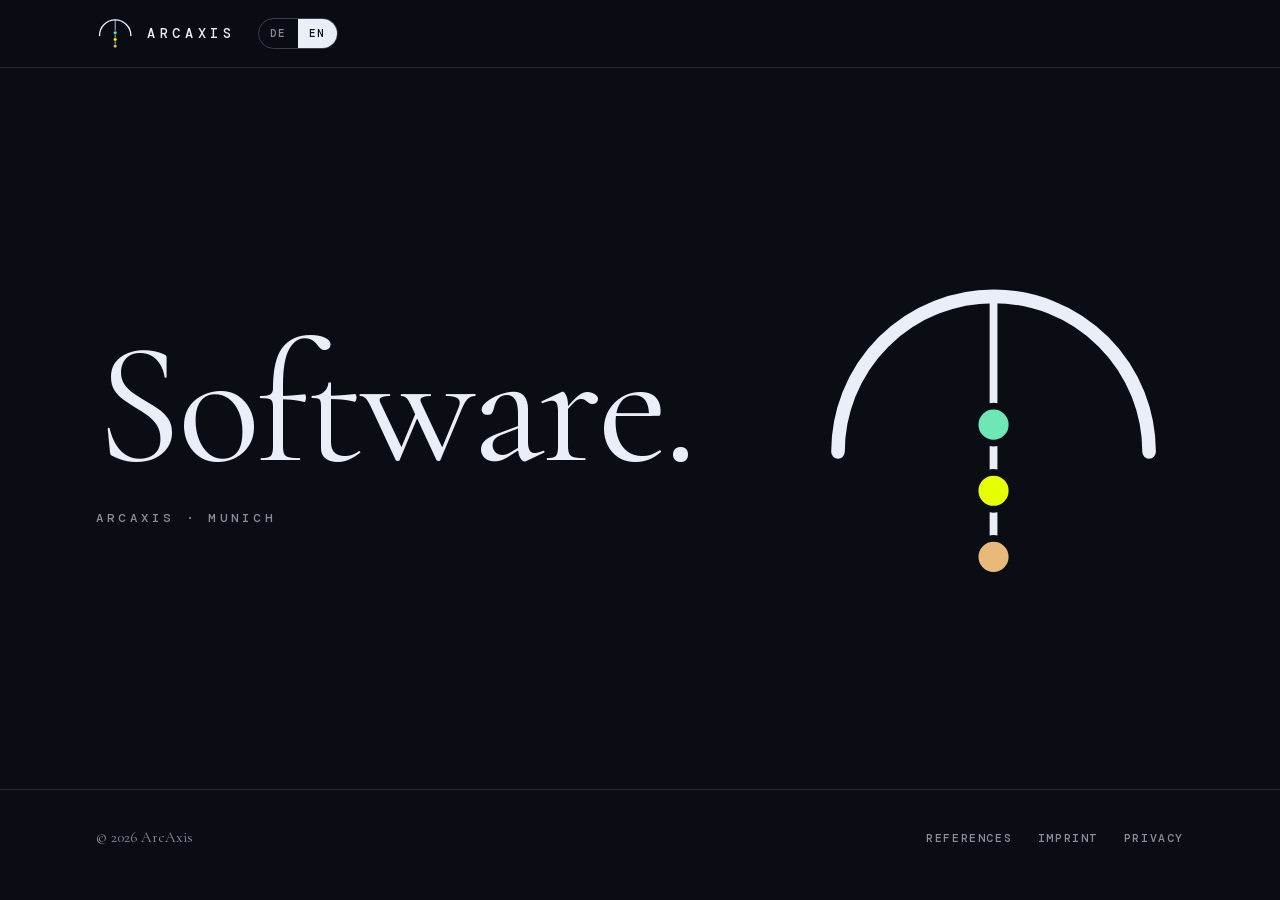
==== commit 50660800: "ArcAxis: Startseite reduziert, Referenzen-Seite (5 Projekte), Bilder aus den echten Produkten Co-Aut" ====
--- a/index.html
+++ b/index.html
@@ -33,20 +33,11 @@
     <div class="mark-lg mark-draw" aria-hidden="true"><svg xmlns="http://www.w3.org/2000/svg" viewBox="60 70 392 392" role="img" aria-label="ArcAxis">   <path d="M96 290 A160 160 0 0 1 416 290" fill="none" stroke="#e9eef9" stroke-width="14" stroke-linecap="round"/>   <line x1="256" y1="130" x2="256" y2="398" stroke="#e9eef9" stroke-width="8" stroke-linecap="round"/>   <circle cx="256" cy="262" r="19" fill="#6ee7b7" stroke="#0a0d14" stroke-width="7"/>   <circle cx="256" cy="330" r="19" fill="#e8ff00" stroke="#0a0d14" stroke-width="7"/>   <circle cx="256" cy="398" r="19" fill="#e8b979" stroke="#0a0d14" stroke-width="7"/> </svg></div>
   </div></section>
 
-  <section class="work" aria-labelledby="wt"><div class="wrap">
-    <p class="mono work__t" id="wt" data-i18n="wt">Arbeiten</p>
-    <ul class="rows">
-      <li><a class="row c-mint" href="https://strukturcheck.de" target="_blank" rel="noopener"><span class="row__dot"></span><span class="row__n">strukturcheck</span><span class="row__d" data-i18n="r1">Strukturanalyse</span><span class="row__a" aria-hidden="true">↗</span></a></li>
-      <li><a class="row c-lime" href="https://goalconnect-solutions.com" target="_blank" rel="noopener"><span class="row__dot"></span><span class="row__n">GoalConnect</span><span class="row__d" data-i18n="r2">Vereinsdiagnose</span><span class="row__a" aria-hidden="true">↗</span></a></li>
-      <li><a class="row c-amber" href="https://trycore.app" target="_blank" rel="noopener"><span class="row__dot"></span><span class="row__n">Core</span><span class="row__d" data-i18n="r3">Journal</span><span class="row__a" aria-hidden="true">↗</span></a></li>
-    </ul>
-    <p class="note"><span data-i18n="n">Anfragen bitte per E-Mail:</span> <a href="mailto:info@arcaxis.de">info@arcaxis.de</a></p>
-  </div></section>
-</main>
+  </main>
 
 <footer class="ftr"><div class="wrap ftr__in">
   <small>© 2026 ArcAxis</small>
-  <nav aria-label="Rechtliches"><a href="/impressum" data-i18n="f.i">Impressum</a><a href="/datenschutz" data-i18n="f.p">Datenschutz</a></nav>
+  <nav aria-label="Rechtliches"><a href="/referenzen" data-i18n="f.r">Referenzen</a><a href="/impressum" data-i18n="f.i">Impressum</a><a href="/datenschutz" data-i18n="f.p">Datenschutz</a></nav>
 </div></footer>
 <script src="/assets/arcaxis.js"></script>
 </body>
--- a/assets/arcaxis.css
+++ b/assets/arcaxis.css
@@ -145,3 +145,63 @@
 .note a:hover{border-bottom-color:var(--text)}
 @media (prefers-reduced-motion:reduce){.mark-draw svg path,.mark-draw svg line{stroke-dashoffset:0}}
 @media (max-width:859px){.quiet{min-height:auto;padding-block:3rem 2.5rem}.mark-lg{width:min(70%,16rem);justify-self:start}}
+
+/* ---- Referenzen ---- */
+.c-lime2{--c:#b8f040}.c-ember{--c:#e8683a}
+.glow{position:fixed;inset:0;pointer-events:none;z-index:0;background:radial-gradient(520px circle at var(--mx,70%) var(--my,20%),rgba(233,238,249,.05),transparent 62%)}
+main,.ftr{position:relative;z-index:1}
+.rhero{padding-block:clamp(3rem,10vh,7rem) clamp(2.5rem,7vh,4.5rem)}
+.rhero h1{font-size:clamp(4.2rem,2rem + 12vw,12rem);line-height:.88;letter-spacing:-.02em;font-weight:400;margin-top:1.2rem}
+.rhero__sub{margin-top:1.6rem;font-family:var(--mono);font-size:.78rem;letter-spacing:.3em;text-transform:uppercase;color:var(--muted)}
+.chips{display:flex;flex-wrap:wrap;gap:.7rem;margin-top:2.6rem}
+.chip{display:inline-flex;align-items:center;gap:.6rem;padding:.6rem 1.15rem;border:1px solid var(--line-2);border-radius:99px;font-family:var(--mono);font-size:.7rem;letter-spacing:.14em;text-transform:uppercase;text-decoration:none;color:var(--text-2);transition:border-color .2s,color .2s,transform .2s}
+.chip i{width:.55rem;height:.55rem;border-radius:50%;background:var(--c)}
+.chip:hover{border-color:var(--c);color:var(--text);transform:translateY(-2px)}
+.ref{position:relative;padding-block:clamp(4.5rem,13vh,9rem);border-top:1px solid var(--line);overflow:hidden}
+.ref::before{content:"";position:absolute;width:75vmax;height:75vmax;right:-28vmax;top:-12vmax;background:radial-gradient(closest-side,color-mix(in srgb,var(--c) 15%,transparent),transparent);pointer-events:none}
+.ref--rev::before{left:-28vmax;right:auto}
+.ref__no{position:absolute;left:calc(var(--gap) - .4rem);top:.4rem;font-size:clamp(9rem,5rem + 24vw,27rem);line-height:.8;font-weight:500;color:transparent;-webkit-text-stroke:1px rgba(233,238,249,.075);pointer-events:none;user-select:none}
+.ref--rev .ref__no{left:auto;right:calc(var(--gap) - .4rem)}
+.ref__grid{position:relative;display:grid;gap:3.5rem;align-items:center}
+@media (min-width:980px){.ref__grid{grid-template-columns:.8fr 1.5fr;gap:4.5rem}.ref--rev .ref__grid{grid-template-columns:1.5fr .8fr}.ref--rev .ref__meta{order:2}.ref--rev .ref__stage{order:1}}
+.ref__idx{color:var(--c);margin:0}
+.ref h2{font-size:clamp(2.8rem,1.6rem + 4.4vw,5.4rem);margin:.7rem 0 1rem;font-weight:400;letter-spacing:-.01em}
+.ref__one{color:var(--text-2);font-size:clamp(1.15rem,1.05rem + .5vw,1.4rem);max-width:30rem;line-height:1.45}
+.ref__tags{list-style:none;display:flex;flex-wrap:wrap;gap:.5rem;margin:1.5rem 0 0;padding:0}
+.ref__tags li{font-family:var(--mono);font-size:.64rem;letter-spacing:.14em;text-transform:uppercase;border:1px solid var(--line-2);border-radius:99px;padding:.34rem .8rem;color:var(--muted)}
+.ref__facts{display:flex;flex-wrap:wrap;gap:1.6rem 2.6rem;margin:2.2rem 0 0}
+.ref__facts div{min-width:6rem}
+.ref__facts dt{font-size:clamp(2.6rem,1.8rem + 2.4vw,4rem);line-height:1;color:var(--c);font-weight:500}
+.ref__facts dd{margin:.4rem 0 0;font-family:var(--mono);font-size:.64rem;letter-spacing:.14em;text-transform:uppercase;color:var(--muted);max-width:10.5rem;line-height:1.5}
+.ref__stack{margin-top:1.9rem;font-family:var(--mono);font-size:.68rem;letter-spacing:.08em;color:var(--faint);line-height:1.6}
+.ref__link{display:inline-block;margin-top:1.7rem;font-family:var(--mono);font-size:.74rem;letter-spacing:.14em;text-transform:uppercase;text-decoration:none;color:var(--c);border-bottom:1px solid transparent;padding-bottom:.15rem}
+.ref__link:hover{border-bottom-color:var(--c)}
+.ref__link--off{color:var(--faint)}
+.ref__stage{position:relative;perspective:1700px;padding-bottom:1.5rem}
+.ref__stage:has(.win--b){padding-bottom:5rem}
+.win{margin:0;background:#0b0f17;border:1px solid var(--line-2);border-radius:12px;overflow:hidden;box-shadow:0 50px 120px -30px rgba(0,0,0,.85),0 0 0 1px rgba(255,255,255,.02);transform:rotateY(var(--ry,0deg)) rotateX(var(--rx,0deg));transition:transform .6s var(--ease);will-change:transform}
+.win img{display:block;width:100%;height:auto}
+.win__bar{display:flex;align-items:center;gap:.4rem;padding:.65rem .9rem;background:#121826;border-bottom:1px solid var(--line)}
+.win__bar i{width:.6rem;height:.6rem;border-radius:50%;background:rgba(233,238,249,.18)}
+.win__bar span{margin-left:.7rem;font-family:var(--mono);font-size:.62rem;letter-spacing:.06em;color:var(--faint);background:rgba(255,255,255,.04);border-radius:99px;padding:.18rem .75rem;overflow:hidden;text-overflow:ellipsis;white-space:nowrap}
+.win--b{position:absolute;width:54%;right:-3%;bottom:0;z-index:2;--ry:calc(var(--ry0,0deg) - 4deg)}
+.phone{position:absolute;left:-3%;bottom:-.5rem;width:21%;z-index:3;margin:0;border-radius:2.2rem;padding:.38rem;background:#0c1018;border:1px solid var(--line-2);box-shadow:0 40px 90px -20px rgba(0,0,0,.9);transform:rotateY(calc(var(--ry,0deg)*1.6)) rotateX(var(--rx,0deg));transition:transform .6s var(--ease)}
+.phone img{display:block;width:100%;height:auto;border-radius:1.85rem}
+.ref--rev .phone{left:auto;right:-3%}
+.ref:not(:has(.win--b)) .phone{left:auto;right:-2%;bottom:-2.5rem;width:22%}
+.ref--rev:not(:has(.win--b)) .phone{right:auto;left:-2%}
+@media (max-width:979px){.win--b{display:none}.ref__stage:has(.win--b){padding-bottom:3rem}.phone{width:30%;left:auto;right:2%;bottom:-1.5rem}.ref--rev .phone{right:2%;left:auto}.ref:not(:has(.win--b)) .phone,.ref--rev:not(:has(.win--b)) .phone{left:auto;right:2%;width:30%}}
+.rend{padding-block:clamp(4rem,12vh,8rem);border-top:1px solid var(--line)}
+.rend__t{color:var(--faint);margin:0 0 1rem}
+.rend__p{font-family:var(--mono);font-size:clamp(.9rem,.8rem + .5vw,1.15rem);letter-spacing:.1em;text-transform:uppercase;color:var(--muted)}
+.rend__p a{color:var(--text);text-decoration:none;border-bottom:1px solid var(--line-2)}
+.rend__p a:hover{border-bottom-color:var(--text)}
+.js .rv{opacity:0;transform:translateY(32px);transition:opacity 1s var(--ease),transform 1s var(--ease)}
+.js .rv.in{opacity:1;transform:none}
+.js .ref__stage.rv{transition-delay:.12s}
+@media (prefers-reduced-motion:reduce){.js .rv{opacity:1;transform:none}.win,.phone{transition:none}}
+
+.quiet{min-height:calc(100svh - 4.2rem - 7rem)}
+@media (max-width:859px){.quiet{min-height:calc(100svh - 4.2rem - 8rem)}}
+
+.ref__facts dt,.ref__no{font-variant-numeric:lining-nums;font-feature-settings:"lnum" 1}
